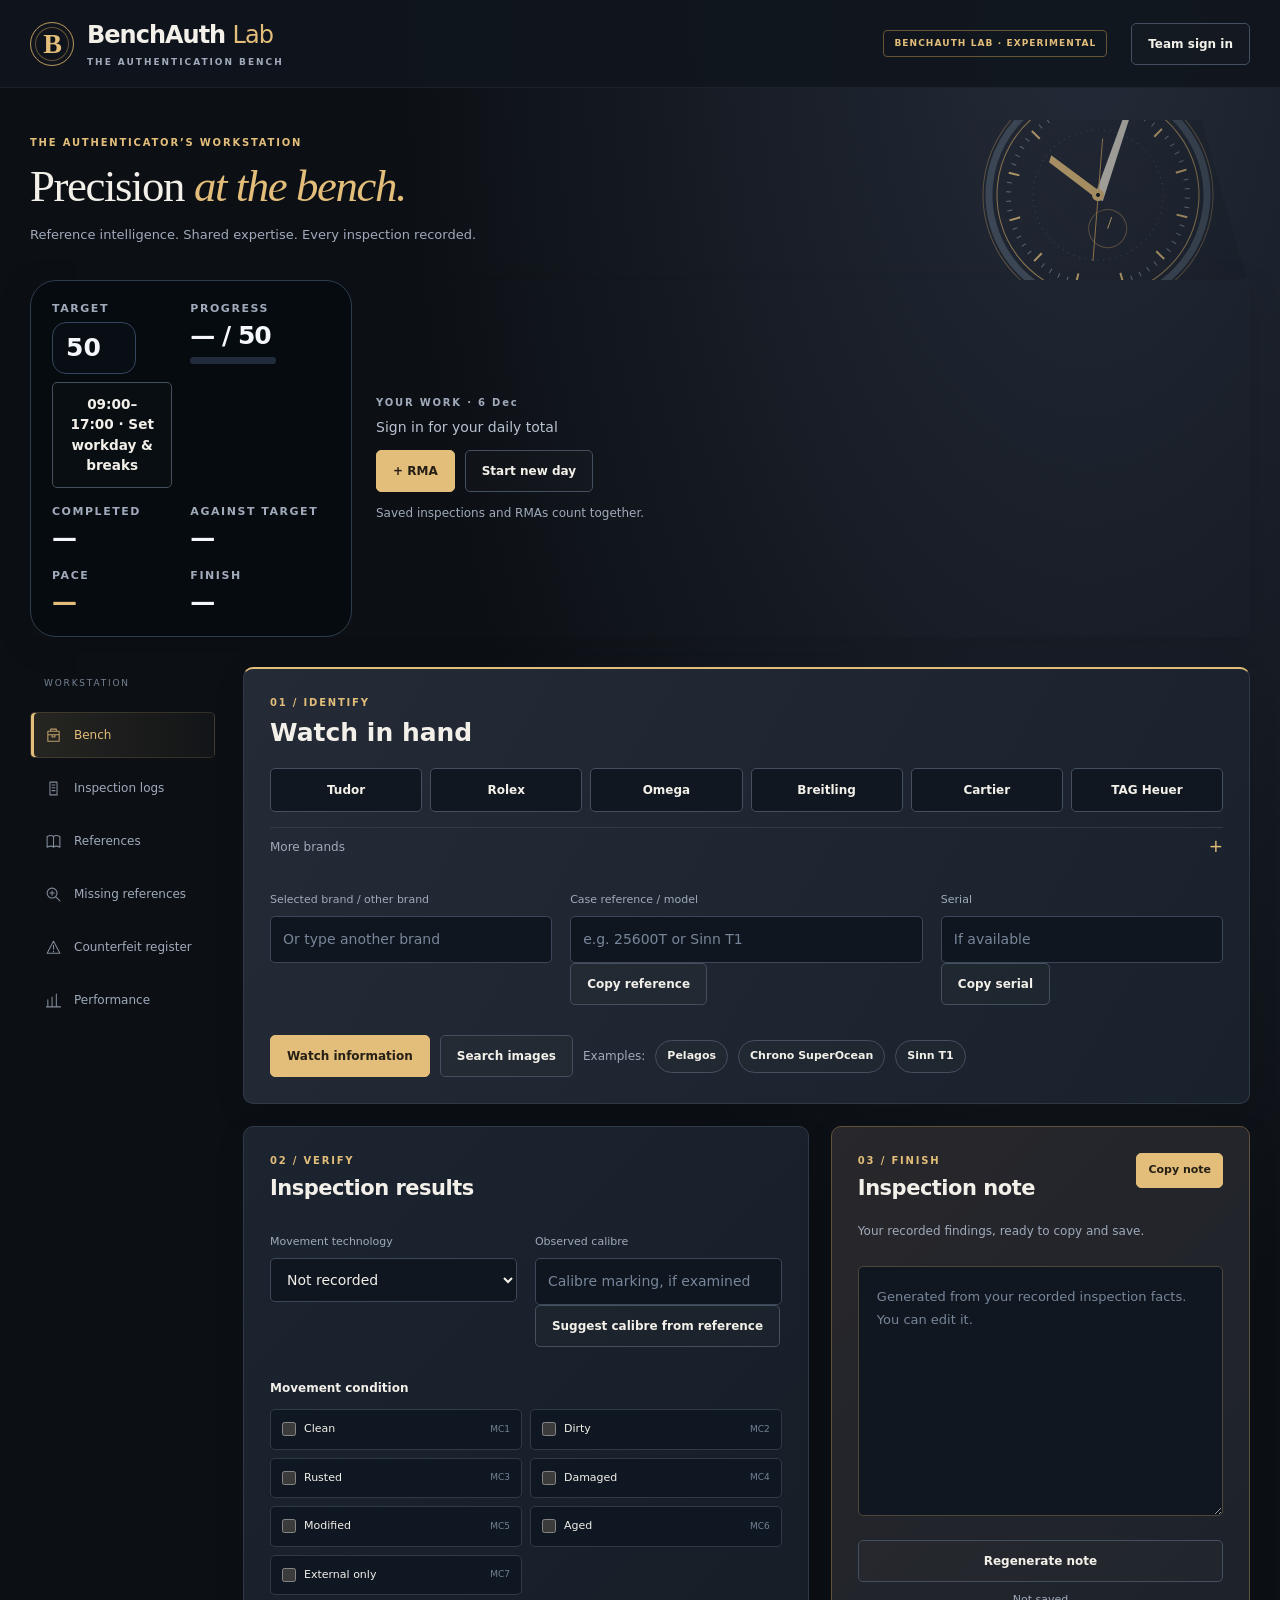
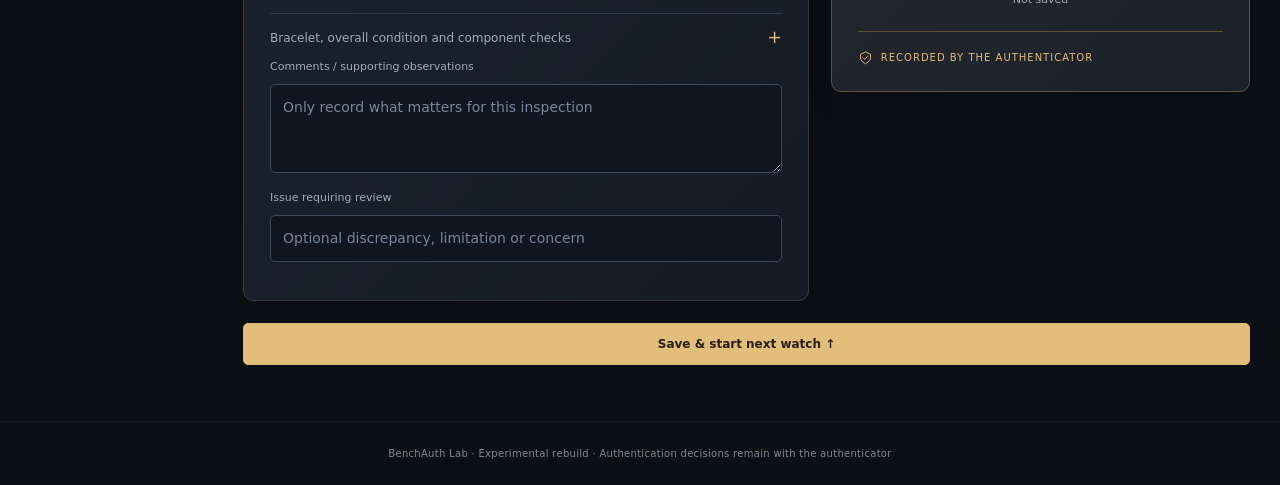
==== index.html @ c3dbc9a7 "Review pending media and Omega name records; revalidate research data" ====
<!doctype html><html lang="en"><head><meta charset="utf-8"><meta name="viewport" content="width=device-width,initial-scale=1"><meta name="theme-color" content="#101719"><title>BenchAuth Lab</title><link rel="stylesheet" href="styles.css?v=replica01-workday01"></head><body>
<header><a class="brand" href="./"><span class="brand-icon">B</span><span>BenchAuth <b>Lab</b><small>THE AUTHENTICATION BENCH</small></span></a><span class="pill">BENCHAUTH LAB · EXPERIMENTAL</span><button id="accountButton" class="secondary">Team sign in</button></header>
<main><section class="intro"><div><span class="eyebrow">THE AUTHENTICATOR’S WORKSTATION</span><h1>Precision <em>at the bench.</em></h1><p>Reference intelligence. Shared expertise. Every inspection recorded.</p></div><div class="intro-art" aria-hidden="true"><svg viewBox="0 0 240 240" fill="none" xmlns="http://www.w3.org/2000/svg"><circle cx="120" cy="120" r="115" stroke="#726149"/><circle cx="120" cy="120" r="109" stroke="#465261" stroke-width="7"/><circle cx="120" cy="120" r="101" stroke="#b3935c"/><line x1="120" y1="28" x2="120" y2="39" transform="rotate(0 120 120)" stroke="#e3bd7a" stroke-width="2"/><line x1="120" y1="28" x2="120" y2="33" transform="rotate(6 120 120)" stroke="#728093" stroke-width="1"/><line x1="120" y1="28" x2="120" y2="33" transform="rotate(12 120 120)" stroke="#728093" stroke-width="1"/><line x1="120" y1="28" x2="120" y2="33" transform="rotate(18 120 120)" stroke="#728093" stroke-width="1"/><line x1="120" y1="28" x2="120" y2="33" transform="rotate(24 120 120)" stroke="#728093" stroke-width="1"/><line x1="120" y1="28" x2="120" y2="39" transform="rotate(30 120 120)" stroke="#e3bd7a" stroke-width="2"/><line x1="120" y1="28" x2="120" y2="33" transform="rotate(36 120 120)" stroke="#728093" stroke-width="1"/><line x1="120" y1="28" x2="120" y2="33" transform="rotate(42 120 120)" stroke="#728093" stroke-width="1"/><line x1="120" y1="28" x2="120" y2="33" transform="rotate(48 120 120)" stroke="#728093" stroke-width="1"/><line x1="120" y1="28" x2="120" y2="33" transform="rotate(54 120 120)" stroke="#728093" stroke-width="1"/><line x1="120" y1="28" x2="120" y2="39" transform="rotate(60 120 120)" stroke="#e3bd7a" stroke-width="2"/><line x1="120" y1="28" x2="120" y2="33" transform="rotate(66 120 120)" stroke="#728093" stroke-width="1"/><line x1="120" y1="28" x2="120" y2="33" transform="rotate(72 120 120)" stroke="#728093" stroke-width="1"/><line x1="120" y1="28" x2="120" y2="33" transform="rotate(78 120 120)" stroke="#728093" stroke-width="1"/><line x1="120" y1="28" x2="120" y2="33" transform="rotate(84 120 120)" stroke="#728093" stroke-width="1"/><line x1="120" y1="28" x2="120" y2="39" transform="rotate(90 120 120)" stroke="#e3bd7a" stroke-width="2"/><line x1="120" y1="28" x2="120" y2="33" transform="rotate(96 120 120)" stroke="#728093" stroke-width="1"/><line x1="120" y1="28" x2="120" y2="33" transform="rotate(102 120 120)" stroke="#728093" stroke-width="1"/><line x1="120" y1="28" x2="120" y2="33" transform="rotate(108 120 120)" stroke="#728093" stroke-width="1"/><line x1="120" y1="28" x2="120" y2="33" transform="rotate(114 120 120)" stroke="#728093" stroke-width="1"/><line x1="120" y1="28" x2="120" y2="39" transform="rotate(120 120 120)" stroke="#e3bd7a" stroke-width="2"/><line x1="120" y1="28" x2="120" y2="33" transform="rotate(126 120 120)" stroke="#728093" stroke-width="1"/><line x1="120" y1="28" x2="120" y2="33" transform="rotate(132 120 120)" stroke="#728093" stroke-width="1"/><line x1="120" y1="28" x2="120" y2="33" transform="rotate(138 120 120)" stroke="#728093" stroke-width="1"/><line x1="120" y1="28" x2="120" y2="33" transform="rotate(144 120 120)" stroke="#728093" stroke-width="1"/><line x1="120" y1="28" x2="120" y2="39" transform="rotate(150 120 120)" stroke="#e3bd7a" stroke-width="2"/><line x1="120" y1="28" x2="120" y2="33" transform="rotate(156 120 120)" stroke="#728093" stroke-width="1"/><line x1="120" y1="28" x2="120" y2="33" transform="rotate(162 120 120)" stroke="#728093" stroke-width="1"/><line x1="120" y1="28" x2="120" y2="33" transform="rotate(168 120 120)" stroke="#728093" stroke-width="1"/><line x1="120" y1="28" x2="120" y2="33" transform="rotate(174 120 120)" stroke="#728093" stroke-width="1"/><line x1="120" y1="28" x2="120" y2="39" transform="rotate(180 120 120)" stroke="#e3bd7a" stroke-width="2"/><line x1="120" y1="28" x2="120" y2="33" transform="rotate(186 120 120)" stroke="#728093" stroke-width="1"/><line x1="120" y1="28" x2="120" y2="33" transform="rotate(192 120 120)" stroke="#728093" stroke-width="1"/><line x1="120" y1="28" x2="120" y2="33" transform="rotate(198 120 120)" stroke="#728093" stroke-width="1"/><line x1="120" y1="28" x2="120" y2="33" transform="rotate(204 120 120)" stroke="#728093" stroke-width="1"/><line x1="120" y1="28" x2="120" y2="39" transform="rotate(210 120 120)" stroke="#e3bd7a" stroke-width="2"/><line x1="120" y1="28" x2="120" y2="33" transform="rotate(216 120 120)" stroke="#728093" stroke-width="1"/><line x1="120" y1="28" x2="120" y2="33" transform="rotate(222 120 120)" stroke="#728093" stroke-width="1"/><line x1="120" y1="28" x2="120" y2="33" transform="rotate(228 120 120)" stroke="#728093" stroke-width="1"/><line x1="120" y1="28" x2="120" y2="33" transform="rotate(234 120 120)" stroke="#728093" stroke-width="1"/><line x1="120" y1="28" x2="120" y2="39" transform="rotate(240 120 120)" stroke="#e3bd7a" stroke-width="2"/><line x1="120" y1="28" x2="120" y2="33" transform="rotate(246 120 120)" stroke="#728093" stroke-width="1"/><line x1="120" y1="28" x2="120" y2="33" transform="rotate(252 120 120)" stroke="#728093" stroke-width="1"/><line x1="120" y1="28" x2="120" y2="33" transform="rotate(258 120 120)" stroke="#728093" stroke-width="1"/><line x1="120" y1="28" x2="120" y2="33" transform="rotate(264 120 120)" stroke="#728093" stroke-width="1"/><line x1="120" y1="28" x2="120" y2="39" transform="rotate(270 120 120)" stroke="#e3bd7a" stroke-width="2"/><line x1="120" y1="28" x2="120" y2="33" transform="rotate(276 120 120)" stroke="#728093" stroke-width="1"/><line x1="120" y1="28" x2="120" y2="33" transform="rotate(282 120 120)" stroke="#728093" stroke-width="1"/><line x1="120" y1="28" x2="120" y2="33" transform="rotate(288 120 120)" stroke="#728093" stroke-width="1"/><line x1="120" y1="28" x2="120" y2="33" transform="rotate(294 120 120)" stroke="#728093" stroke-width="1"/><line x1="120" y1="28" x2="120" y2="39" transform="rotate(300 120 120)" stroke="#e3bd7a" stroke-width="2"/><line x1="120" y1="28" x2="120" y2="33" transform="rotate(306 120 120)" stroke="#728093" stroke-width="1"/><line x1="120" y1="28" x2="120" y2="33" transform="rotate(312 120 120)" stroke="#728093" stroke-width="1"/><line x1="120" y1="28" x2="120" y2="33" transform="rotate(318 120 120)" stroke="#728093" stroke-width="1"/><line x1="120" y1="28" x2="120" y2="33" transform="rotate(324 120 120)" stroke="#728093" stroke-width="1"/><line x1="120" y1="28" x2="120" y2="39" transform="rotate(330 120 120)" stroke="#e3bd7a" stroke-width="2"/><line x1="120" y1="28" x2="120" y2="33" transform="rotate(336 120 120)" stroke="#728093" stroke-width="1"/><line x1="120" y1="28" x2="120" y2="33" transform="rotate(342 120 120)" stroke="#728093" stroke-width="1"/><line x1="120" y1="28" x2="120" y2="33" transform="rotate(348 120 120)" stroke="#728093" stroke-width="1"/><line x1="120" y1="28" x2="120" y2="33" transform="rotate(354 120 120)" stroke="#728093" stroke-width="1"/><circle cx="120" cy="120" r="65" stroke="#465261" stroke-dasharray="1 5"/><circle cx="120" cy="155" r="19" stroke="#756348"/><path d="M120 155L127 145" stroke="#e3bd7a"/><path d="M120 126L82 75L86 69L125 120Z" fill="#e3bd7a"/><path d="M115 122L169 48L174 51L123 127Z" fill="#dfd9cb"/><path d="M97 182L140 67" stroke="#c09559"/><circle cx="120" cy="120" r="6" fill="#e3bd7a"/><circle cx="120" cy="120" r="2" fill="#101720"/></svg></div></section><section class="performance" aria-label="Daily work progress"><div class="daily-card"><div class="daily-grid"><div><span class="daily-label">Target</span><button id="targetButton" class="target-value" title="Change daily target">50</button><button id="workdayButton" type="button" class="secondary">Set workday &amp; breaks</button></div><div><span class="daily-label">Progress</span><strong id="progressTitle">— / 50</strong><progress id="progress" max="100" value="0"></progress></div><div><span class="daily-label">Completed</span><strong id="completedCount">—</strong></div><div><span class="daily-label">Against target</span><strong id="againstTarget">—</strong></div><div><span class="daily-label">Pace</span><strong id="pace">—</strong></div><div><span class="daily-label">Finish</span><strong id="finishEstimate">—</strong></div></div></div><div class="daily-controls"><span class="eyebrow" id="workDayLabel">YOUR WORK TODAY</span><span id="progressMeta">Sign in for your daily total</span><div class="actions"><button id="addRma">+ RMA</button><button id="startNewDay" class="secondary">Start new day</button></div><small class="muted">Saved inspections and RMAs count together.</small></div></section>
<div class="app-layout"><nav aria-label="Workstation"><select id="workspaceSelect" aria-label="Workstation section"><option value="bench">Bench</option><option value="inspections">Inspection logs</option><option value="references">Reference intelligence</option><option value="research">Missing references</option><option value="counterfeit">Counterfeit register</option><option value="performance">Daily performance</option></select><button data-tab="bench" class="active"><svg class="nav-icon" viewBox="0 0 24 24" fill="none" stroke="currentColor" stroke-width="1.5" stroke-linecap="round" stroke-linejoin="round" aria-hidden="true"><path d="M4 6h16v14H4z M8 6V3h8v3 M4 11h16 M10 11v3h4v-3"/></svg>Bench</button><button data-tab="inspections"><svg class="nav-icon" viewBox="0 0 24 24" fill="none" stroke="currentColor" stroke-width="1.5" stroke-linecap="round" stroke-linejoin="round" aria-hidden="true"><path d="M7 3h10v18H7z M10 7h4 M10 11h4 M10 15h4"/></svg>Inspection logs</button><button data-tab="references"><svg class="nav-icon" viewBox="0 0 24 24" fill="none" stroke="currentColor" stroke-width="1.5" stroke-linecap="round" stroke-linejoin="round" aria-hidden="true"><path d="M3 5c4-2 7-2 9 0 2-2 5-2 9 0v15c-4-2-7-2-9 0-2-2-5-2-9 0z M12 5v15"/></svg>References</button><button data-tab="research"><svg class="nav-icon" viewBox="0 0 24 24" fill="none" stroke="currentColor" stroke-width="1.5" stroke-linecap="round" stroke-linejoin="round" aria-hidden="true"><path d="M10 3a7 7 0 1 0 0 14 7 7 0 0 0 0-14 M15 15l6 6 M10 7v6 M7 10h6"/></svg>Missing references</button><button data-tab="counterfeit"><svg class="nav-icon" viewBox="0 0 24 24" fill="none" stroke="currentColor" stroke-width="1.5" stroke-linecap="round" stroke-linejoin="round" aria-hidden="true"><path d="M12 3l9 17H3z M12 9v5 M12 17v1"/></svg>Counterfeit register</button><button data-tab="performance"><svg class="nav-icon" viewBox="0 0 24 24" fill="none" stroke="currentColor" stroke-width="1.5" stroke-linecap="round" stroke-linejoin="round" aria-hidden="true"><path d="M4 20V11 M10 20V7 M16 20V3 M2 21h20"/></svg>Performance</button></nav><div class="workspace"><p id="status" role="status" aria-live="polite"></p>
<section id="bench" class="tab"><section id="identifyPanel" class="panel"><div class="heading"><div><span class="eyebrow">01 / IDENTIFY</span><h1>Watch in hand</h1></div></div><div class="brand-picker" role="group" aria-label="Choose watch brand"><button type="button" data-brand-choice="Tudor" aria-pressed="false">Tudor</button><button type="button" data-brand-choice="Rolex" aria-pressed="false">Rolex</button><button type="button" data-brand-choice="Omega" aria-pressed="false">Omega</button><button type="button" data-brand-choice="Breitling" aria-pressed="false">Breitling</button><button type="button" data-brand-choice="Cartier" aria-pressed="false">Cartier</button><button type="button" data-brand-choice="TAG Heuer" aria-pressed="false">TAG Heuer</button></div><details id="moreBrands"><summary>More brands</summary><div id="otherBrandButtons" class="brand-picker"></div></details><div class="fields three"><label>Selected brand / other brand<input id="brand" placeholder="Or type another brand" autocomplete="off"></label><label>Case reference / model<input id="reference" placeholder="e.g. 25600T or Sinn T1" autocomplete="off"><button id="copyReference" type="button" class="secondary">Copy reference</button></label><label>Serial<input id="serial" placeholder="If available" autocomplete="off"><button id="copySerial" type="button" class="secondary">Copy serial</button></label></div><div id="rolexClasp" class="clasp-highlight" hidden></div><div id="brandCare" class="notice" hidden><strong id="brandCareTitle"></strong><div class="actions"><a id="brandCareLink" target="_blank" rel="noopener noreferrer">Open care page ↗</a><button id="copySerialCare" type="button" class="secondary">Copy serial &amp; open ↗</button></div><p id="brandCareStatus" role="status" class="muted">Paste the serial into the care page. Automatic entry is not supported.</p></div><div class="actions"><button id="lookup" aria-expanded="false" aria-controls="intelligenceContent">Watch information</button><button id="searchImages" type="button" class="secondary" aria-haspopup="dialog">Search images</button><span class="muted">Examples:</span><button class="chip sample" data-brand="Tudor" data-ref="25600T">Pelagos</button><button class="chip sample" data-brand="Breitling" data-ref="A13340">Chrono SuperOcean</button><button class="chip sample" data-brand="Sinn" data-ref="T1">Sinn T1</button></div></section>
<div id="replicaFlags" class="notice stop" role="alert" hidden></div><section id="watchInfo" hidden><div id="safety" class="notice"></div><div id="intelligenceContent"><section class="panel"><div class="heading"><div><span id="mapping" class="eyebrow"></span><h2 id="model"></h2></div><span id="sourceBadge" class="pill"></span></div><div id="facts" class="facts"></div><div id="mappingNotes" class="muted"></div><details><summary>Reference detail and sources</summary><div id="provenance"></div></details><details><summary>Serial guidance</summary><label id="omegaSeriesField" hidden>Omega serial chart<select id="omegaSeries"><option value="auto">Automatic — based on model</option><option value="standard">Standard Omega</option><option value="speedmaster">Speedmaster</option></select></label><div id="serialGuidance"></div></details><section id="images" class="reference-photos" aria-labelledby="photographsHeading"><div class="heading"><h2 id="photographsHeading">Reference photographs</h2><span class="pill">SOURCE CHECKED</span></div><p class="muted">Compare labelled variants and source details. Unverified or unsupported categories stay empty.</p><div id="visuals"></div></section></section><div id="alerts"></div><section class="panel"><div class="heading"><h2>Team knowledge</h2><span class="pill">OBSERVATIONS · UNVERIFIED</span></div><div id="teamNotes"></div><label>Add useful information<textarea id="teamNote" rows="2" placeholder="One useful sentence for the next authenticator"></textarea></label><div class="actions"><button id="saveTeamNote" class="secondary">Save for team</button><button id="queueReference" class="secondary">Send to research queue</button><button id="registerCounterfeit" class="danger secondary">Record counterfeit concern</button></div></section></div></section>
<section id="inspectionPanel" class="panel"><div class="heading"><div><span class="eyebrow">02 / VERIFY</span><h2>Inspection results</h2></div></div><div class="fields two"><label>Movement technology<select id="movementType"><option value="">Not recorded</option></select></label><label>Observed calibre<input id="calibre" placeholder="Calibre marking, if examined" list="calibreOptions"><datalist id="calibreOptions"></datalist><button id="suggestCalibre" type="button" class="secondary">Suggest calibre from reference</button></label></div><div id="calibreChoices" class="notice" hidden></div><div id="technologyReminder" class="notice" role="status" hidden></div><div id="movementCheck" hidden class="notice"></div><div id="batteryField" hidden><label>Battery changed<select id="battery"><option value="">Not recorded</option><option>Yes</option><option>No</option></select></label></div><h3>Movement condition</h3><div id="conditions" class="conditions"></div><details><summary>Bracelet, overall condition and component checks</summary><div class="fields two"><div id="claspHome"><label id="claspField"><span id="claspLabel">Clasp / bracelet reference</span><input id="clasp" placeholder="Optional" aria-describedby="claspHelp"><small id="claspHelp" class="muted"></small></label></div><label>Overall condition<input id="overall" placeholder="Optional"></label></div><div id="componentChecks" class="component-checks"></div></details><label>Comments / supporting observations<textarea id="comments" rows="3" placeholder="Only record what matters for this inspection"></textarea></label><label>Issue requiring review<input id="issue" placeholder="Optional discrepancy, limitation or concern"></label></section>
<section id="finishPanel" class="panel"><div class="heading"><div><span class="eyebrow">03 / FINISH</span><h2>Inspection note</h2></div><button id="copyNote">Copy note</button></div><p class="panel-caption">Your recorded findings, ready to copy and save.</p><textarea id="note" rows="6" placeholder="Generated from your recorded inspection facts. You can edit it."></textarea><div class="actions"><button id="regenerate" class="secondary">Regenerate note</button><span id="saveState" class="muted">Not saved</span></div><div class="finish-seal"><svg viewBox="0 0 24 24" fill="none" stroke="currentColor" stroke-width="1.5" aria-hidden="true"><path d="M12 3l8 4v6c0 5-8 9-8 9s-8-4-8-9V7l8-4z"/><path d="M8 12l3 3 5-6"/></svg> RECORDED BY THE AUTHENTICATOR</div></section><div class="actions next-watch-actions"><button id="complete">Save &amp; start next watch ↑</button></div></section>
<section id="inspections" class="tab" hidden><section class="panel"><div class="heading"><h1>Inspection logs</h1><button data-refresh="inspections" class="secondary">Refresh</button></div><label>Search brand, reference, serial or note<input id="logSearch" type="search"></label><div id="inspectionRows"></div><button id="moreInspections" class="secondary" hidden>Load older inspections</button><button id="exportLogs" class="secondary">Export loaded logs (CSV)</button></section></section>
<section id="references" class="tab" hidden><section class="panel"><h1>Reference intelligence</h1><p class="muted">Existing WatchAuthPro research, with its original scope and sources. Imported research has not been independently reverified by BenchAuth Lab.</p><label>Search model, brand, reference or calibre<input id="referenceSearch" type="search"></label><div id="referenceRows"></div></section></section>
<section id="research" class="tab" hidden><section class="panel"><div class="heading"><h1>Missing-reference queue</h1><button data-refresh="research" class="secondary">Refresh</button></div><p class="muted">One shared request per brand and reference. Resolved requests stay in history.</p><div class="heading"><p id="researchSummary" class="muted" aria-live="polite"></p><label><input id="showResolvedResearch" type="checkbox"> Show resolved</label></div><div class="actions"><button id="exportResearch" type="button" class="secondary">Export research queue</button><label><input id="exportResearchDetails" type="checkbox" checked> Include saved inspection details</label></div><p class="muted">Export active requests, then attach the JSON file or copy the export into our chat for research. The file contains team information; exporting does not mark requests resolved.</p><p id="exportResearchStatus" role="status" aria-live="polite"></p><div id="researchRows"></div></section></section>
<section id="counterfeit" class="tab" hidden><section class="panel"><div class="heading"><h1>Counterfeit register</h1><button data-refresh="counterfeit" class="secondary">Refresh</button></div><p class="muted">Replica / user reported. Team-only reports and photos stay separate from genuine reference photographs. Reports and photos have separate review status. A matching reference or serial is a reason to investigate. To create a report, look up the watch on the Bench and choose Record counterfeit concern.</p><label>Search reference, serial or indicator<input id="counterfeitSearch" type="search"></label><div id="counterfeitRows"></div></section></section>
<section id="performance" class="tab" hidden><section class="panel"><h1>Daily performance</h1><div id="performanceDetail"></div><p class="muted">Your total comes from saved work records. Days reset at midnight in London. Pace uses 09:00–17:00, breaks 10:00–10:15 and 14:00–14:15, lunch 12:30–13:00.</p><div class="actions"><button id="correction" class="secondary">Correct today's count</button><button id="performanceRefresh" class="secondary">Refresh</button></div><h3>Today's recorded work</h3><div id="todayRows"></div></section></section></div></div></main>
<footer>BenchAuth Lab · Experimental rebuild · Authentication decisions remain with the authenticator</footer>
<dialog id="workdayDialog" aria-labelledby="workdayTitle"><form id="workdayForm"><div class="heading"><h2 id="workdayTitle">Your workday</h2><button id="workdayClose" type="button" class="secondary">Close</button></div><label>Total goal<input id="workdayGoal" type="number" min="1" max="500" step="1" required></label><div class="fields"><label>Start<input id="workdayStart" type="time" required></label><label>Finish<input id="workdayEnd" type="time" required></label></div><h3>Breaks</h3><p class="muted">Breaks are excluded from pace and finish estimates.</p><div id="workdayBreaks"></div><button id="workdayAddBreak" type="button" class="secondary">Add break</button><p id="workdayStatus" role="status"></p><div class="actions"><button type="submit">Save workday</button></div><p class="muted">Workday times and breaks are saved for your account in this browser. Your goal updates today's shared target.</p></form></dialog><dialog id="dayResetDialog" aria-labelledby="dayResetTitle"><h2 id="dayResetTitle">Start new day</h2><p id="dayResetDescription"></p><p class="muted">Your target stays the same. Saved inspections and RMA history remain available. Unsaved watch details stay on the bench.</p><div class="actions"><button id="dayResetCancel" type="button" class="secondary">Cancel</button><button id="dayResetConfirm" type="button">Reset count &amp; start</button></div><p id="dayResetStatus" role="status"></p></dialog><dialog id="claspReminder" aria-labelledby="claspReminderTitle" aria-describedby="claspReminderText"><span class="eyebrow">Rolex check</span><h3 id="claspReminderTitle">No clasp code entered</h3><p id="claspReminderText"></p><div class="actions"><button type="button" id="claspContinue" class="secondary">Copy anyway</button><button type="button" id="claspEnter">Enter clasp code</button></div></dialog><dialog id="accountDialog"><form id="authForm"><div class="heading"><h2>Team access</h2><button type="button" id="closeAccount" class="secondary">Close</button></div><p id="accountState">Sign in to share knowledge and save inspections.</p><div id="authFields"><label>Email<input id="email" type="email" required autocomplete="username"></label><label>Password<input id="password" type="password" required minlength="8" autocomplete="current-password"></label><div class="actions"><button type="submit">Sign in</button><button type="button" id="signup" class="secondary">Create account</button></div><details><summary>Confirm an account from your email</summary><p class="muted">If the email link redirects to localhost, copy its confirmation button link here instead.</p><label>Confirmation link<input id="confirmLink" type="url" autocomplete="off"></label><button type="button" id="confirmAccount">Confirm account</button></details></div><div id="signedInFields" hidden><button type="button" id="signout" class="secondary">Sign out</button><section id="adminFields" hidden><h3>Add a team member</h3><label>Colleague's account email<input id="memberEmail" type="email"></label><button type="button" id="addMember" class="secondary">Allow team access</button><p class="muted">They can then create their own account here. No invitation email is sent.</p></section></div><p id="authStatus" role="status"></p></form></dialog>
<dialog id="entryDialog"><form id="entryForm"><h2 id="entryTitle"></h2><p id="entryHelp"></p><label id="entryLabel">Details<textarea id="entryValue" rows="4" required maxlength="6000"></textarea></label><label id="entryEvidenceLabel" hidden>Evidence/source URL (optional)<input id="entryEvidence" type="url"></label><div class="actions"><button type="submit">Save</button><button type="button" id="entryCancel" class="secondary">Cancel</button></div><p id="entryStatus" role="status"></p></form></dialog>
<dialog id="reviewDialog"><form id="reviewForm"><h2>Save reviewed reference intelligence</h2><p class="muted">Only record the fields supported by your sources. This creates an exact reference mapping; variant and family research needs its full identifier.</p><div class="fields two"><label>Brand<input id="reviewBrand" required></label><label>Exact reference<input id="reviewRef" required></label></div><label>Model / family<input id="reviewModel" required></label><label>Supported movement calibres (comma-separated)<input id="reviewCalibres"></label><label>Production period, if supported<input id="reviewPeriod"></label><label>Bench notes<textarea id="reviewNotes" rows="3"></textarea></label><label>Evidence / source description<input id="reviewSource" required></label><label>Source URL<input id="reviewUrl" type="url" required></label><div class="actions"><button type="submit">Save reviewed mapping</button><button type="button" id="reviewCancel" class="secondary">Cancel</button></div><p id="reviewStatus" role="status"></p></form></dialog>
<dialog id="rmaDialog"><h2>RMA / return note</h2><p class="muted">Record inspection findings. If ticking, movement function is OK; no timekeeping assessment.</p><div id="rmaQuick" class="brand-picker"></div><label>Add your own finding<input id="rmaCustom"></label><button id="rmaAdd" class="secondary">Add finding</button><label>Return note<textarea id="rmaNote" rows="7"></textarea></label><div class="actions"><button id="rmaCopy">Copy RMA note</button><button id="rmaSave">Save RMA &amp; count once</button><button id="rmaClose" class="secondary">Close</button></div><p id="rmaStatus" role="status"></p></dialog>
<script type="module" src="bench.js?v=research-media-20261020"></script></body></html>
---- styles.css ----
:root{color-scheme:dark;--bg:#0c1015;--panel:#171e27;--line:#303a47;--muted:#a0aaba;--ink:#f3f0e9;--accent:#e3bd7a;--amber:#f0c780;--red:#ffada7;--green:#91cfb6;font-family:Inter,Segoe UI,system-ui,sans-serif}*{box-sizing:border-box}body{margin:0;color:var(--ink);background:radial-gradient(ellipse at 85% 0,#242b38 0,transparent 45%),var(--bg);font-size:14px;line-height:1.5}button,input,select,textarea{font:inherit}button,a,input,select,textarea,summary{-webkit-tap-highlight-color:transparent}header{height:88px;display:flex;gap:24px;align-items:center;justify-content:space-between;padding:0 max(30px,calc((100vw - 1440px)/2));border-bottom:1px solid #ffffff0e;background:#10151de8}.brand{display:flex;gap:13px;align-items:center;text-decoration:none;color:var(--ink);font-size:24px;font-weight:700;letter-spacing:-1px;white-space:nowrap}.brand b{font-weight:400;color:var(--accent)}.brand small{display:block;font-size:9px;letter-spacing:.22em;color:var(--muted);margin-top:3px}.brand-icon{display:grid;place-items:center;border:1px solid #b4945c;width:44px;height:44px;color:var(--accent);border-radius:50%;font-family:Georgia,serif;font-size:28px;box-shadow:inset 0 0 0 4px #10151d,inset 0 0 0 5px #655336}.pill{display:inline-block;font-size:9px;font-weight:700;letter-spacing:.12em;border:1px solid var(--line);padding:6px 10px;border-radius:4px;color:var(--muted)}header>.pill{margin-left:auto;border-color:#675535;color:var(--accent)}main{max-width:1440px;margin:0 auto;padding:32px 30px}.intro{display:flex;position:relative;align-items:center;justify-content:space-between;overflow:hidden;padding:10px 0 30px;min-height:160px}.intro .eyebrow{margin-bottom:12px}.intro h1{font:400 clamp(32px,3.5vw,48px)/1.1 Georgia,serif;letter-spacing:-1.4px}.intro h1 em{color:var(--accent);font-weight:400}.intro p{color:var(--muted);margin:14px 0 0;font-size:13px}.intro-art{position:absolute;width:240px;height:240px;right:32px;top:-45px;opacity:.75;transform:rotate(-16deg);pointer-events:none}.intro-art svg{width:100%;height:100%}.intro-art::after{content:'';position:absolute;inset:0;background:linear-gradient(90deg,transparent,#0c101530)}.performance{display:flex;align-items:center;gap:24px;padding:21px 26px;border:1px solid #4c4233;background:linear-gradient(110deg,#242327,#181e27 65%);border-radius:10px;box-shadow:0 8px 30px #0002}.performance>div:first-child{min-width:270px}.performance strong{display:block;font-size:27px;font-weight:600;letter-spacing:-1px}.performance span{font-size:11px;color:var(--muted)}.eyebrow{display:block;font-size:10px;font-weight:700;color:var(--accent);letter-spacing:.18em;margin-bottom:7px}.progress-track{flex:1;min-width:120px}progress{display:block;width:100%;height:6px;appearance:none;border:none;border-radius:20px;background:#3b3c43;margin-bottom:9px}progress::-webkit-progress-bar{border-radius:20px;background:#3b3c43}progress::-webkit-progress-value{background:linear-gradient(90deg,#af8952,var(--accent));border-radius:20px}progress::-moz-progress-bar{background:var(--accent);border-radius:20px}#pace{color:var(--accent)}.app-layout{display:grid;grid-template-columns:185px minmax(0,1fr);gap:28px;margin-top:30px}.workspace{min-width:0}nav{display:flex;flex-direction:column;gap:7px;align-self:start;position:sticky;top:24px;padding:10px 0}nav::before{content:'WORKSTATION';font-size:9px;letter-spacing:.2em;color:#758193;padding:0 14px 15px}nav button{text-align:left;display:flex;align-items:center;gap:12px;font-size:12px;padding:13px 14px;background:transparent;color:var(--muted);border:1px solid transparent;font-weight:500}nav button .nav-icon{width:17px;height:17px;flex-shrink:0;opacity:.8}nav button.active{background:linear-gradient(90deg,#e3bd7a20,#e3bd7a08);color:var(--accent);border-color:#e3bd7a25;box-shadow:inset 3px 0 var(--accent)}nav button:hover{background:#ffffff06;color:var(--ink)}#bench{display:grid;grid-template-columns:minmax(0,1.35fr) minmax(300px,1fr);gap:22px;align-items:start}#identifyPanel,#watchInfo{grid-column:1/-1}.panel{padding:26px;border:1px solid var(--line);background:linear-gradient(135deg,#1c2430,#151c25);border-radius:10px;margin:0 0 22px;box-shadow:0 9px 28px #0002}#bench>.panel{margin:0}#identifyPanel{border-top:2px solid var(--accent);background:linear-gradient(120deg,#242b36,#19212c)}#finishPanel{position:sticky;top:24px;border-color:#60513b;background:linear-gradient(135deg,#28272b,#1c222b)}#finishPanel .heading{align-items:flex-start}#finishPanel .heading button{padding:8px 11px;font-size:11px}#finishPanel .actions{display:grid;grid-template-columns:1fr}#finishPanel #complete{padding:15px;font-size:13px}#finishPanel #note{min-height:250px;font-size:13px;line-height:1.8;background:#101720;border-color:#4e4639;padding:18px}#saveState{font-size:11px;text-align:center}.heading{display:flex;align-items:center;justify-content:space-between;gap:18px;margin-bottom:20px}h1,h2,h3{line-height:1.25;margin:0}h1{font-size:25px}h2{font-size:21px;font-weight:600;letter-spacing:-.5px}h3{font-size:12px;font-weight:600;margin:22px 0 13px;color:var(--ink)}button{font-weight:600;font-size:12px;background:var(--accent);border:1px solid var(--accent);border-radius:5px;color:#251f15;cursor:pointer;padding:11px 16px;transition:background .16s,transform .16s,box-shadow .16s}button:hover{background:#efd29e;box-shadow:0 3px 12px #0002}button:active{transform:translateY(1px)}button:disabled{opacity:.5;cursor:default;transform:none}.secondary,.chip{background:#ffffff03;color:var(--ink);border-color:#44505f}.secondary:hover,.chip:hover{background:#ffffff09;border-color:#8a795d}.chip{padding:7px 11px;font-size:11px;border-radius:30px}.danger{color:var(--red);border-color:#76514d}.actions{display:flex;align-items:center;gap:10px;flex-wrap:wrap;margin-top:18px}.fields{display:grid;gap:18px}.three{grid-template-columns:1fr 1.25fr 1fr}.two{grid-template-columns:repeat(2,minmax(0,1fr))}label{display:block;font-size:11px;font-weight:500;color:var(--muted);margin:12px 0}input,select,textarea{font-weight:400;font-size:14px;color:var(--ink);background:#0f1620;border:1px solid #3c4859;border-radius:5px;width:100%;min-width:0;padding:12px;margin-top:8px;transition:border-color .16s,box-shadow .16s}input::placeholder,textarea::placeholder{color:#788699}textarea{resize:vertical}input:hover,select:hover,textarea:hover{border-color:#6a7481}input:focus,textarea:focus,select:focus{outline:0;border-color:var(--accent);box-shadow:0 0 0 3px #e3bd7a18}button:focus-visible,summary:focus-visible,a:focus-visible{outline:2px solid var(--accent);outline-offset:4px}.compact{width:150px;margin:0;font-size:10px}.compact select{font-size:11px;padding:9px}.muted{color:var(--muted);font-size:12px}.facts{display:grid;grid-template-columns:repeat(3,minmax(0,1fr));gap:12px}.fact{padding:18px;background:#0f1722;border:1px solid #344050;border-radius:6px;position:relative}.fact::before{content:'';position:absolute;top:18px;left:0;width:2px;height:20px;background:var(--accent)}.fact small{display:block;color:var(--muted);font-size:9px;letter-spacing:.12em;text-transform:uppercase;margin-bottom:9px}.fact strong{display:block;font-size:18px;line-height:1.4;font-weight:500;color:var(--ink)}#mappingNotes{margin-top:18px}#watchInfo>.panel{border-color:#534735}#model{font:400 29px Georgia,serif}#mapping{font-size:9px}.notice{padding:17px 20px;margin:0 0 18px;border:1px solid #696045;border-left:3px solid var(--amber);border-radius:6px;background:#302b22;color:var(--amber);font-size:12px}.notice.stop{border-color:#a36560;border-left-color:#ffada7;background:#392623;color:#ffb5af}.notice.match{border-color:#426258;border-left-color:var(--green);background:#1b2c2a;color:var(--green)}.notice strong{display:block;margin-bottom:6px}#movementCheck{margin-top:16px}.conditions{display:grid;grid-template-columns:repeat(2,minmax(0,1fr));gap:8px}.conditions label{display:flex;align-items:center;gap:8px;margin:0;background:#0f1722;border:1px solid var(--line);border-radius:5px;padding:11px;cursor:pointer;color:var(--ink);font-size:11px}.conditions label small{margin-left:auto;color:#748194;font-size:9px}.conditions label:has(input:checked){border-color:var(--accent);background:#e3bd7a15;box-shadow:inset 2px 0 var(--accent)}.conditions label:has(input:disabled){opacity:.5;cursor:default}.conditions input{width:14px;height:14px;margin:0;accent-color:var(--accent)}details{border-top:1px solid var(--line);padding:15px 0 0;margin-top:18px}summary{cursor:pointer;list-style:none;color:var(--muted);font-size:12px;font-weight:500;display:flex;justify-content:space-between;gap:15px}summary::after{content:'+';color:var(--accent);font-size:17px;line-height:1}summary::-webkit-details-marker{display:none}details[open]>summary{color:var(--accent);margin-bottom:16px}details[open]>summary::after{content:'−'}.visuals{display:grid;grid-template-columns:1fr 1fr;gap:16px}.visuals article{border:1px solid var(--line);border-radius:8px;overflow:hidden;background:#111924;padding-bottom:15px}.visuals article h3,.visuals article p,.visuals article a{margin-left:16px;margin-right:16px}.visuals img{width:100%;height:280px;object-fit:contain;background:#fff}.visuals a{color:var(--accent);font-size:11px}.row{border-bottom:1px solid var(--line);padding:18px 0}.row:last-child{border:0}.row .heading{margin:0 0 7px}.row p{white-space:pre-wrap;font-size:12px;margin:8px 0;color:var(--muted)}.row pre{white-space:pre-wrap;background:#0f1620;padding:16px;border-radius:6px;font:12px/1.7 system-ui}.component-checks{display:grid;grid-template-columns:repeat(2,minmax(0,1fr));gap:12px}#status{color:var(--green);font-size:12px;margin:0 0 18px}#status:empty{display:none}#status.error,#authStatus.error{color:var(--red)}dialog{max-width:560px;width:calc(100% - 32px);padding:30px;background:var(--panel);color:var(--ink);border:1px solid #716044;border-radius:12px;box-shadow:0 30px 100px #0009}dialog::backdrop{background:#05080ddd;backdrop-filter:blur(5px)}footer{padding:24px 30px;border-top:1px solid #ffffff0b;text-align:center;color:#7f8997;font-size:10px;letter-spacing:.03em}a{color:var(--accent)}[hidden]{display:none!important}.metric-grid{display:grid;grid-template-columns:repeat(4,minmax(0,1fr));gap:15px}.metric-grid>div{background:#101720;border:1px solid var(--line);padding:20px;border-radius:6px}.metric-grid strong{display:block;font-size:38px;font-weight:500;color:var(--accent)}.metric-grid span{color:var(--muted);font-size:11px}.reference-title{display:flex;align-items:center;gap:12px}.step-number{font-size:13px;color:var(--accent);border:1px solid #6b593b;width:36px;height:36px;border-radius:50%;display:grid;place-items:center;flex-shrink:0}.panel-caption{color:var(--muted);font-size:12px;margin:0 0 18px}.finish-seal{display:flex;align-items:center;gap:8px;color:var(--accent);font-size:10px;letter-spacing:.1em;border-top:1px solid #615039;padding-top:18px;margin-top:23px}.finish-seal svg{width:15px;height:15px}@media(min-width:1500px){main{padding-top:40px}.intro{min-height:180px}.app-layout{gap:34px}#bench{gap:26px}}@media(max-width:1100px){.app-layout{grid-template-columns:155px minmax(0,1fr);gap:20px}nav button{font-size:11px;padding:12px 9px;gap:8px}#bench{grid-template-columns:1fr}.panel{padding:24px}#finishPanel{position:static}.conditions{grid-template-columns:repeat(4,minmax(0,1fr))}#finishPanel #note{min-height:190px}.intro-art{right:0}}@media(max-width:800px){header{height:76px;padding:0 20px;gap:12px}header>.pill{display:none}main{padding:24px 18px}.intro{min-height:135px;padding-bottom:25px}.intro h1{font-size:35px}.intro p{max-width:320px}.intro-art{width:185px;height:185px;right:-45px;opacity:.35}.intro>div:first-child{position:relative;z-index:1}.performance{flex-wrap:wrap;gap:15px;padding:20px}.performance>div:first-child{min-width:100%}.progress-track{min-width:140px}.app-layout{display:block;margin-top:20px}nav{position:static;flex-direction:row;overflow:auto;gap:5px;padding:0 0 14px;margin-bottom:18px;border-bottom:1px solid var(--line)}nav::before{display:none}nav button{white-space:nowrap;padding:10px 12px;font-size:11px}nav button .nav-icon{width:15px;height:15px}.three,.facts{grid-template-columns:repeat(2,minmax(0,1fr))}.three label:last-child{grid-column:1/-1}.panel{padding:22px}.conditions{grid-template-columns:repeat(3,minmax(0,1fr))}.heading{align-items:flex-start}.metric-grid{grid-template-columns:repeat(2,minmax(0,1fr))}.visuals img{height:210px}}@media(max-width:480px){.brand{font-size:21px}.brand small{font-size:7px}.brand-icon{width:36px;height:36px;font-size:22px}header #accountButton{padding:9px 11px;font-size:10px}.intro h1{font-size:32px}.intro p{font-size:11px;max-width:240px}.intro-art{right:-60px}.three,.two,.facts{grid-template-columns:1fr}.three label:last-child{grid-column:auto}.conditions{grid-template-columns:repeat(2,minmax(0,1fr))}.compact{width:135px}.heading{gap:12px}h2{font-size:19px}.visuals{grid-template-columns:1fr}#model{font-size:24px}#sourceBadge{font-size:8px;max-width:100px}.metric-grid>div{padding:15px}.panel{padding:20px}.performance strong{font-size:25px}.performance{padding:18px}nav button .nav-icon{display:none}}@media(prefers-reduced-motion:reduce){*{transition:none!important;scroll-behavior:auto!important}}

/* Bench-side window: prioritize the current watch over the decorative masthead. */
#workspaceSelect{display:none}
@media(max-width:640px){
 header{height:60px;padding:0 12px;position:sticky;top:0;z-index:20;backdrop-filter:blur(12px)}
 .brand{font-size:20px;gap:9px}.brand-icon{width:32px;height:32px;font-size:21px}.brand small{font-size:6px;letter-spacing:.17em}
 main{padding:12px}.intro{display:none}
 .performance{padding:13px 14px;gap:10px;border-radius:7px;display:grid;grid-template-columns:minmax(0,1fr) auto auto}
 .performance>div:first-child{min-width:0;grid-column:1/-1}.performance strong{font-size:21px;letter-spacing:-.5px}
 .performance .eyebrow{font-size:8px;margin-bottom:3px}.performance span{font-size:10px}
 .progress-track{min-width:0}.performance button{padding:8px 10px;font-size:11px}
 .app-layout{margin-top:12px}
 nav{position:sticky;top:60px;z-index:15;background:#0c1015f5;backdrop-filter:blur(10px);padding:8px 0;margin-bottom:12px;overflow:visible;border-bottom:1px solid var(--line)}
 nav button{display:none}#workspaceSelect{display:block;margin:0;padding:10px 12px;font-size:12px;border-color:#776341;background:#1a222d;color:var(--accent);width:100%}
 #bench{gap:14px}.panel{padding:16px;margin-bottom:14px;border-radius:7px}
 .heading{gap:10px;margin-bottom:12px}h1{font-size:22px}h2{font-size:19px}.eyebrow{font-size:8px;margin-bottom:5px}
 #identifyPanel .three{grid-template-columns:1fr}.three label:last-child{grid-column:auto}
 .fields{gap:0}label{margin:8px 0;font-size:11px}input,select,textarea{padding:10px 11px;margin-top:5px;font-size:14px}
 .actions{gap:7px;margin-top:12px}button{padding:10px 12px}.chip{padding:6px 9px;font-size:10px}#identifyPanel .actions>.muted{display:none}
 #lookup{width:100%}#newWatch{font-size:10px;padding:8px 10px}
 .two{grid-template-columns:1fr}.compact{width:130px}.conditions{grid-template-columns:repeat(2,minmax(0,1fr));gap:6px}.conditions label{padding:10px 8px}
 .facts{grid-template-columns:repeat(2,minmax(0,1fr));gap:8px}.fact{padding:12px}.fact::before{top:12px;height:16px}.fact strong{font-size:14px}.fact small{font-size:8px;margin-bottom:6px}
 #model{font-size:23px;overflow-wrap:anywhere}#watchInfo .heading{flex-wrap:wrap}#sourceBadge{max-width:none;font-size:8px}
 .notice{padding:12px 14px;font-size:11px;margin-bottom:12px}#mappingNotes{font-size:11px;margin-top:12px}
 .visuals{grid-template-columns:1fr}.visuals img{height:230px}.row .heading{flex-wrap:wrap}.row strong{overflow-wrap:anywhere}
 .row pre{overflow-wrap:anywhere}.component-checks{gap:8px}summary{font-size:11px}
 #finishPanel #note{min-height:170px;padding:13px;line-height:1.7}.panel-caption{font-size:11px;margin-bottom:12px}.finish-seal{font-size:8px;padding-top:12px;margin-top:16px}
 #finishPanel #complete{padding:12px}.metric-grid{gap:8px}.metric-grid>div{padding:13px}.metric-grid strong{font-size:30px}
 dialog{padding:20px;max-height:calc(100dvh - 32px);overflow:auto}footer{padding:16px 12px;font-size:9px}
}
@media(max-width:340px){.brand small{display:none}.brand{font-size:18px}.brand-icon{width:29px;height:29px}header #accountButton{font-size:9px;padding:8px}.heading{flex-wrap:wrap}.compact{width:100%}.facts{grid-template-columns:1fr}.component-checks{grid-template-columns:1fr}}

.brand-picker{display:grid;grid-template-columns:repeat(6,minmax(0,1fr));gap:8px;margin:4px 0 15px}.brand-picker button{background:#101720;border:1px solid #44505f;color:var(--ink);padding:12px 8px;font-size:12px}.brand-picker button:hover{border-color:var(--accent);background:#e3bd7a10}.brand-picker button[aria-pressed="true"]{background:#e3bd7a22;border-color:var(--accent);color:var(--accent);box-shadow:inset 0 -2px var(--accent)}#moreBrands{margin:0 0 14px;padding:10px 0}.brand-picker button:disabled{cursor:default}#otherBrandButtons{grid-template-columns:repeat(4,minmax(0,1fr));margin-top:14px}@media(max-width:800px){.brand-picker{grid-template-columns:repeat(3,minmax(0,1fr))}#otherBrandButtons{grid-template-columns:repeat(3,minmax(0,1fr))}}@media(max-width:640px){.brand-picker{grid-template-columns:repeat(3,minmax(0,1fr));gap:6px;margin-bottom:10px}.brand-picker button{font-size:11px;padding:11px 5px}#otherBrandButtons{grid-template-columns:repeat(2,minmax(0,1fr))}#moreBrands{margin-bottom:8px;padding:8px 0}}

.next-watch-actions{grid-column:1/-1;justify-content:flex-end;margin:0 0 24px}.next-watch-actions button{width:100%}#brandCare .actions{flex-wrap:wrap}#brandCare p{margin-bottom:0}

#rmaDialog{max-width:640px;width:calc(100% - 24px)}#rmaQuick{grid-template-columns:repeat(2,minmax(0,1fr))}#rmaQuick button{white-space:normal}#rmaQuick button[aria-pressed=true]{border-color:var(--accent);color:var(--accent)}

#replicaFlags{grid-column:1/-1}

/* Rolex identifier field and WatchAuthPro-style missing-code reminder */
#rolexClasp.clasp-highlight{margin:12px 0 18px;padding:14px 18px;background:#b4530914;border:2px solid #d69b36;border-radius:10px}#rolexClasp label{margin:0}#rolexClasp #claspLabel{color:#f6c765;font-weight:800}#rolexClasp input{border-color:#b98230;background:#171c26}#rolexClasp input:focus{outline:2px solid #f6c765;outline-offset:2px}#rolexClasp #claspHelp{display:block;margin-top:8px;color:#e8c586}#claspReminder{max-width:448px;background:#111827;border:1px solid #92400e99;border-radius:16px;padding:24px}#claspReminder .eyebrow{color:#fbbf24;font-size:10px;font-weight:900;letter-spacing:.18em}#claspReminder h3{color:#fff;font-size:16px;margin:8px 0}#claspReminder p{font-size:12px;line-height:1.65;color:#d1d5db}#claspReminder .actions{justify-content:flex-end;gap:12px;margin-top:20px}#claspReminder button{font-size:12px;font-weight:700;text-transform:uppercase;letter-spacing:.06em;border-radius:8px}#claspEnter{background:#d97706;color:white;border-color:#d97706}#claspContinue{background:#1f2937;color:#d1d5db;border-color:#1f2937}

/* Compact daily card matching the supplied workstation example. */
.performance{display:flex;align-items:center;gap:24px;padding:0;background:none;border:0;border-radius:0;flex-wrap:wrap}.daily-card{width:322px;max-width:100%;background:#060b10;border:1px solid #2d3c4c;border-radius:26px;padding:20px 21px;flex-shrink:0}.daily-grid{display:grid;grid-template-columns: minmax(0,1fr) minmax(0,1.16fr);column-gap:18px;row-gap:16px}.daily-label{display:block;color:#7b8da6;font-size:13px;font-weight:850;letter-spacing:.14em;text-transform:uppercase;margin-bottom:4px;white-space:nowrap}.daily-grid strong{display:block;font-size:25px;font-weight:900;line-height:1.1;color:#f5f7fc;font-variant-numeric:tabular-nums}.daily-grid .behind{color:#ff969f}.performance #targetButton{width:84px;padding:9px 13px;background:#090e15;color:#f5f7fc;border:1px solid #34465d;border-radius:14px;font-size:25px;font-weight:900;text-align:left;line-height:1.3;margin:0}.daily-card progress{display:block;width:86px;height:7px;margin:8px 0 0;border:0;border-radius:8px;background:#202c3b;overflow:hidden}.daily-card progress::-webkit-progress-bar{background:#202c3b;border-radius:8px}.daily-card progress::-webkit-progress-value{background:#4087ff;border-radius:8px}.daily-card progress::-moz-progress-bar{background:#4087ff;border-radius:8px}.daily-controls{flex:1;min-width:200px}.daily-controls #progressMeta{display:block;font-size:14px;color:#b8c2d1}.daily-controls .actions{margin:12px 0}.daily-controls small{display:block}.daily-controls .eyebrow{font-size:10px}#dayResetStatus{color:#ff969f}@media(max-width:640px){.performance{gap:12px;padding:0}.daily-card{width:100%;max-width:360px;margin:0 auto}.daily-controls{width:100%;text-align:center}.daily-controls .actions{justify-content:center}.daily-grid strong{font-size:25px}.daily-label{font-size:12px}.performance #targetButton{font-size:25px;padding:9px 13px}}@media(max-width:340px){.daily-card{padding:18px 16px}.daily-label{font-size:10px}.daily-grid{column-gap:10px}.daily-grid strong{font-size:22px}}
.performance>.daily-card{min-width:0}
/* Reference photographs are always visible inside expanded Watch information. */
.reference-photos{margin-top:26px;padding-top:22px;border-top:1px solid var(--line)}
#visuals{display:grid;grid-template-columns:repeat(2,minmax(0,1fr));gap:22px;margin-top:22px}
.photo-category{margin:0;min-width:0}.photo-category>.heading{margin-bottom:12px}
.photo-category h3{margin:0;font-size:17px}.photo-category small{color:var(--muted)}
.photo-grid{display:grid;grid-template-columns:repeat(auto-fit,minmax(min(100%,280px),1fr));gap:18px}
.photo-grid figure{margin:0;min-width:0;border:1px solid var(--line);border-radius:8px;overflow:hidden;background:#101720}
.photo-open{display:block;width:100%;padding:0;border:0;border-radius:0;background:#f4f4f4;color:#18212c;cursor:zoom-in}
.photo-open:hover{background:#fff}.photo-open img{display:block;width:100%;height:320px;object-fit:contain}
.photo-open span{display:block;padding:10px;font-size:12px}.photo-grid figcaption{padding:16px;overflow-wrap:anywhere}
.photo-grid figcaption p{font-size:13px;line-height:1.55}.photo-scope{color:var(--accent);font-size:12px}
.photo-gap{padding:16px;border:1px dashed var(--line);border-radius:6px;color:var(--muted);font-size:13px;line-height:1.6}
.photo-dialog{width:min(1200px,96vw);max-width:96vw;padding:24px}.photo-dialog .heading{position:sticky;top:0;background:var(--panel,#101720);z-index:1}
.photo-zoom{max-height:70vh;overflow:auto;background:#f4f4f4}.photo-zoom img{display:block;width:100%;min-width:700px;height:auto}
@media(max-width:480px){.photo-open img{height:280px}.photo-dialog{padding:14px}.photo-category>.heading{flex-wrap:wrap}}
@media(max-width:800px){#visuals{grid-template-columns:1fr}}

.photo-search-dialog{max-height:92vh;overflow:auto}.photo-search-dialog .fields input{min-width:0}.photo-search-dialog form{margin:18px 0}#photoSearchResults{display:grid;grid-template-columns:repeat(2,minmax(0,1fr));gap:22px}#photoSearchStatus{margin:18px 0;color:var(--muted)}#morePhotoSearch{margin-top:20px}@media(max-width:800px){#photoSearchResults{grid-template-columns:1fr}}

#workdayDialog{width:min(640px,calc(100vw - 32px));max-height:90vh;overflow:auto}#workdayBreaks .workday-break{grid-template-columns:1fr 1fr auto;align-items:end;margin-bottom:12px}#workdayButton{font-size:.85rem;margin-top:8px} @media(max-width:600px){#workdayBreaks .workday-break{grid-template-columns:1fr 1fr}#workdayBreaks .workday-break button{grid-column:1/-1}}

.replica-label{display:inline-block;color:#ffcf8a;border:1px solid #a77b42;border-radius:6px;padding:6px 10px;font-weight:700}
.replica-grid{display:grid;grid-template-columns:repeat(auto-fit,minmax(min(100%,220px),1fr));gap:16px;margin:12px 0}
.replica-grid figure{margin:0;padding:10px;background:#111923;border:1px solid #a77b42;border-radius:8px;min-width:0;overflow-wrap:anywhere}
.replica-grid img{width:100%;height:200px;object-fit:contain;display:block}
.replica-photo-open{width:100%;padding:4px;background:#090f16}
.replica-grid figure>.secondary{margin:4px 4px 0 0}
#replicaUploadDialog input[type=file]{max-width:100%}
#replicaPhotoDialog img{max-width:100%;height:auto}

#researchDetailsDialog{width:min(760px,calc(100vw - 32px));max-height:85vh;overflow:auto}#researchDetailsDialog pre,#researchDetailsDialog dd{white-space:pre-wrap;overflow-wrap:anywhere}#researchDetailsDialog dl{margin:1rem 0}#researchDetailsDialog dt{font-weight:700;margin-top:.6rem}#researchDetailsDialog dd{margin-left:0;color:var(--muted,#b9c5d3)}

#researchExportDialog{width:min(800px,calc(100vw - 32px));max-height:85vh;overflow:auto}#researchExportText{width:100%;box-sizing:border-box;white-space:pre;max-height:45vh}
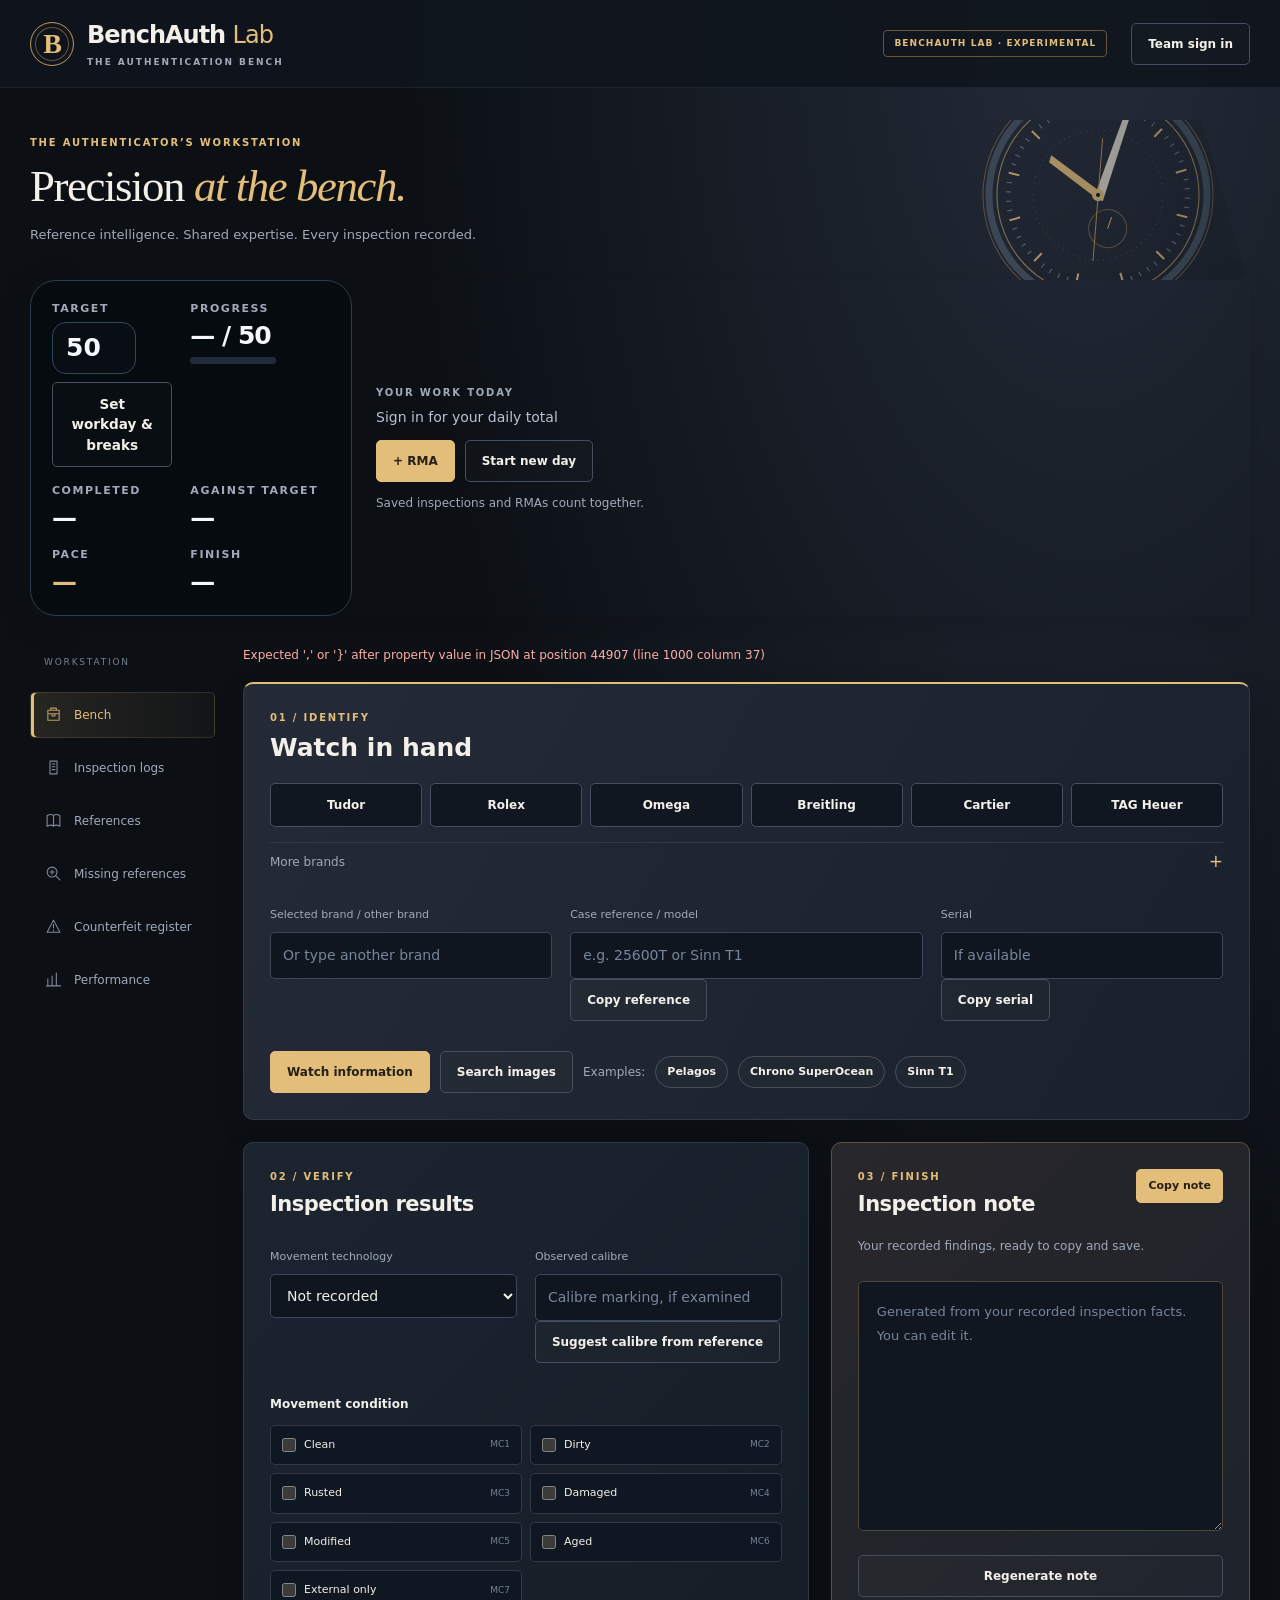
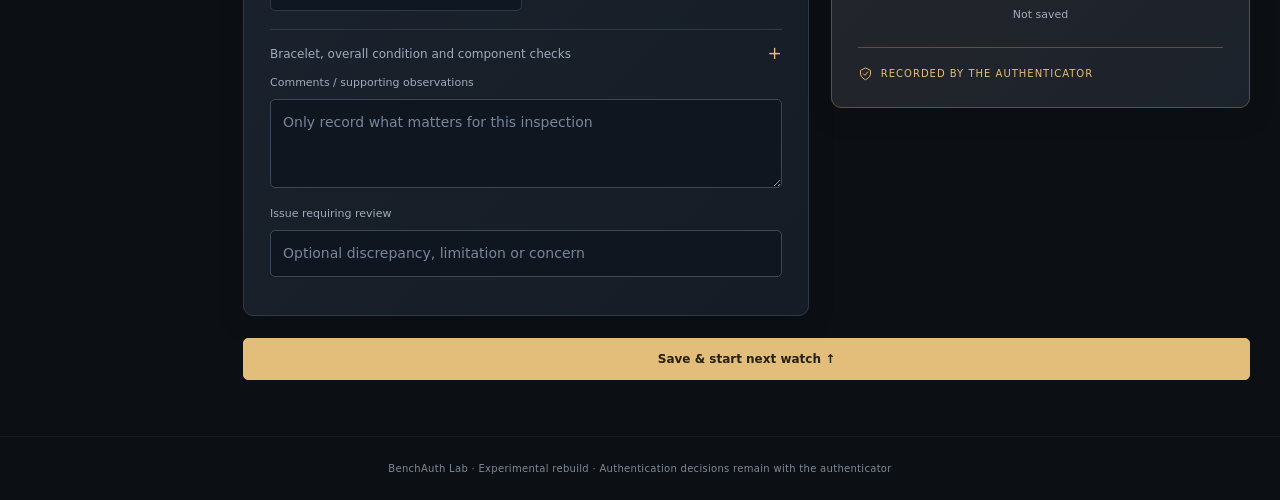
==== commit ff584224: "Show movement technology options without startup fetch" ====
--- a/index.html
+++ b/index.html
@@ -1,19 +1,19 @@
-<!doctype html><html lang="en"><head><meta charset="utf-8"><meta name="viewport" content="width=device-width,initial-scale=1"><meta name="theme-color" content="#101719"><title>BenchAuth Lab</title><link rel="stylesheet" href="styles.css?v=replica01-workday01"></head><body>
-<header><a class="brand" href="./"><span class="brand-icon">B</span><span>BenchAuth <b>Lab</b><small>THE AUTHENTICATION BENCH</small></span></a><span class="pill">BENCHAUTH LAB · EXPERIMENTAL</span><button id="accountButton" class="secondary">Team sign in</button></header>
-<main><section class="intro"><div><span class="eyebrow">THE AUTHENTICATOR’S WORKSTATION</span><h1>Precision <em>at the bench.</em></h1><p>Reference intelligence. Shared expertise. Every inspection recorded.</p></div><div class="intro-art" aria-hidden="true"><svg viewBox="0 0 240 240" fill="none" xmlns="http://www.w3.org/2000/svg"><circle cx="120" cy="120" r="115" stroke="#726149"/><circle cx="120" cy="120" r="109" stroke="#465261" stroke-width="7"/><circle cx="120" cy="120" r="101" stroke="#b3935c"/><line x1="120" y1="28" x2="120" y2="39" transform="rotate(0 120 120)" stroke="#e3bd7a" stroke-width="2"/><line x1="120" y1="28" x2="120" y2="33" transform="rotate(6 120 120)" stroke="#728093" stroke-width="1"/><line x1="120" y1="28" x2="120" y2="33" transform="rotate(12 120 120)" stroke="#728093" stroke-width="1"/><line x1="120" y1="28" x2="120" y2="33" transform="rotate(18 120 120)" stroke="#728093" stroke-width="1"/><line x1="120" y1="28" x2="120" y2="33" transform="rotate(24 120 120)" stroke="#728093" stroke-width="1"/><line x1="120" y1="28" x2="120" y2="39" transform="rotate(30 120 120)" stroke="#e3bd7a" stroke-width="2"/><line x1="120" y1="28" x2="120" y2="33" transform="rotate(36 120 120)" stroke="#728093" stroke-width="1"/><line x1="120" y1="28" x2="120" y2="33" transform="rotate(42 120 120)" stroke="#728093" stroke-width="1"/><line x1="120" y1="28" x2="120" y2="33" transform="rotate(48 120 120)" stroke="#728093" stroke-width="1"/><line x1="120" y1="28" x2="120" y2="33" transform="rotate(54 120 120)" stroke="#728093" stroke-width="1"/><line x1="120" y1="28" x2="120" y2="39" transform="rotate(60 120 120)" stroke="#e3bd7a" stroke-width="2"/><line x1="120" y1="28" x2="120" y2="33" transform="rotate(66 120 120)" stroke="#728093" stroke-width="1"/><line x1="120" y1="28" x2="120" y2="33" transform="rotate(72 120 120)" stroke="#728093" stroke-width="1"/><line x1="120" y1="28" x2="120" y2="33" transform="rotate(78 120 120)" stroke="#728093" stroke-width="1"/><line x1="120" y1="28" x2="120" y2="33" transform="rotate(84 120 120)" stroke="#728093" stroke-width="1"/><line x1="120" y1="28" x2="120" y2="39" transform="rotate(90 120 120)" stroke="#e3bd7a" stroke-width="2"/><line x1="120" y1="28" x2="120" y2="33" transform="rotate(96 120 120)" stroke="#728093" stroke-width="1"/><line x1="120" y1="28" x2="120" y2="33" transform="rotate(102 120 120)" stroke="#728093" stroke-width="1"/><line x1="120" y1="28" x2="120" y2="33" transform="rotate(108 120 120)" stroke="#728093" stroke-width="1"/><line x1="120" y1="28" x2="120" y2="33" transform="rotate(114 120 120)" stroke="#728093" stroke-width="1"/><line x1="120" y1="28" x2="120" y2="39" transform="rotate(120 120 120)" stroke="#e3bd7a" stroke-width="2"/><line x1="120" y1="28" x2="120" y2="33" transform="rotate(126 120 120)" stroke="#728093" stroke-width="1"/><line x1="120" y1="28" x2="120" y2="33" transform="rotate(132 120 120)" stroke="#728093" stroke-width="1"/><line x1="120" y1="28" x2="120" y2="33" transform="rotate(138 120 120)" stroke="#728093" stroke-width="1"/><line x1="120" y1="28" x2="120" y2="33" transform="rotate(144 120 120)" stroke="#728093" stroke-width="1"/><line x1="120" y1="28" x2="120" y2="39" transform="rotate(150 120 120)" stroke="#e3bd7a" stroke-width="2"/><line x1="120" y1="28" x2="120" y2="33" transform="rotate(156 120 120)" stroke="#728093" stroke-width="1"/><line x1="120" y1="28" x2="120" y2="33" transform="rotate(162 120 120)" stroke="#728093" stroke-width="1"/><line x1="120" y1="28" x2="120" y2="33" transform="rotate(168 120 120)" stroke="#728093" stroke-width="1"/><line x1="120" y1="28" x2="120" y2="33" transform="rotate(174 120 120)" stroke="#728093" stroke-width="1"/><line x1="120" y1="28" x2="120" y2="39" transform="rotate(180 120 120)" stroke="#e3bd7a" stroke-width="2"/><line x1="120" y1="28" x2="120" y2="33" transform="rotate(186 120 120)" stroke="#728093" stroke-width="1"/><line x1="120" y1="28" x2="120" y2="33" transform="rotate(192 120 120)" stroke="#728093" stroke-width="1"/><line x1="120" y1="28" x2="120" y2="33" transform="rotate(198 120 120)" stroke="#728093" stroke-width="1"/><line x1="120" y1="28" x2="120" y2="33" transform="rotate(204 120 120)" stroke="#728093" stroke-width="1"/><line x1="120" y1="28" x2="120" y2="39" transform="rotate(210 120 120)" stroke="#e3bd7a" stroke-width="2"/><line x1="120" y1="28" x2="120" y2="33" transform="rotate(216 120 120)" stroke="#728093" stroke-width="1"/><line x1="120" y1="28" x2="120" y2="33" transform="rotate(222 120 120)" stroke="#728093" stroke-width="1"/><line x1="120" y1="28" x2="120" y2="33" transform="rotate(228 120 120)" stroke="#728093" stroke-width="1"/><line x1="120" y1="28" x2="120" y2="33" transform="rotate(234 120 120)" stroke="#728093" stroke-width="1"/><line x1="120" y1="28" x2="120" y2="39" transform="rotate(240 120 120)" stroke="#e3bd7a" stroke-width="2"/><line x1="120" y1="28" x2="120" y2="33" transform="rotate(246 120 120)" stroke="#728093" stroke-width="1"/><line x1="120" y1="28" x2="120" y2="33" transform="rotate(252 120 120)" stroke="#728093" stroke-width="1"/><line x1="120" y1="28" x2="120" y2="33" transform="rotate(258 120 120)" stroke="#728093" stroke-width="1"/><line x1="120" y1="28" x2="120" y2="33" transform="rotate(264 120 120)" stroke="#728093" stroke-width="1"/><line x1="120" y1="28" x2="120" y2="39" transform="rotate(270 120 120)" stroke="#e3bd7a" stroke-width="2"/><line x1="120" y1="28" x2="120" y2="33" transform="rotate(276 120 120)" stroke="#728093" stroke-width="1"/><line x1="120" y1="28" x2="120" y2="33" transform="rotate(282 120 120)" stroke="#728093" stroke-width="1"/><line x1="120" y1="28" x2="120" y2="33" transform="rotate(288 120 120)" stroke="#728093" stroke-width="1"/><line x1="120" y1="28" x2="120" y2="33" transform="rotate(294 120 120)" stroke="#728093" stroke-width="1"/><line x1="120" y1="28" x2="120" y2="39" transform="rotate(300 120 120)" stroke="#e3bd7a" stroke-width="2"/><line x1="120" y1="28" x2="120" y2="33" transform="rotate(306 120 120)" stroke="#728093" stroke-width="1"/><line x1="120" y1="28" x2="120" y2="33" transform="rotate(312 120 120)" stroke="#728093" stroke-width="1"/><line x1="120" y1="28" x2="120" y2="33" transform="rotate(318 120 120)" stroke="#728093" stroke-width="1"/><line x1="120" y1="28" x2="120" y2="33" transform="rotate(324 120 120)" stroke="#728093" stroke-width="1"/><line x1="120" y1="28" x2="120" y2="39" transform="rotate(330 120 120)" stroke="#e3bd7a" stroke-width="2"/><line x1="120" y1="28" x2="120" y2="33" transform="rotate(336 120 120)" stroke="#728093" stroke-width="1"/><line x1="120" y1="28" x2="120" y2="33" transform="rotate(342 120 120)" stroke="#728093" stroke-width="1"/><line x1="120" y1="28" x2="120" y2="33" transform="rotate(348 120 120)" stroke="#728093" stroke-width="1"/><line x1="120" y1="28" x2="120" y2="33" transform="rotate(354 120 120)" stroke="#728093" stroke-width="1"/><circle cx="120" cy="120" r="65" stroke="#465261" stroke-dasharray="1 5"/><circle cx="120" cy="155" r="19" stroke="#756348"/><path d="M120 155L127 145" stroke="#e3bd7a"/><path d="M120 126L82 75L86 69L125 120Z" fill="#e3bd7a"/><path d="M115 122L169 48L174 51L123 127Z" fill="#dfd9cb"/><path d="M97 182L140 67" stroke="#c09559"/><circle cx="120" cy="120" r="6" fill="#e3bd7a"/><circle cx="120" cy="120" r="2" fill="#101720"/></svg></div></section><section class="performance" aria-label="Daily work progress"><div class="daily-card"><div class="daily-grid"><div><span class="daily-label">Target</span><button id="targetButton" class="target-value" title="Change daily target">50</button><button id="workdayButton" type="button" class="secondary">Set workday &amp; breaks</button></div><div><span class="daily-label">Progress</span><strong id="progressTitle">— / 50</strong><progress id="progress" max="100" value="0"></progress></div><div><span class="daily-label">Completed</span><strong id="completedCount">—</strong></div><div><span class="daily-label">Against target</span><strong id="againstTarget">—</strong></div><div><span class="daily-label">Pace</span><strong id="pace">—</strong></div><div><span class="daily-label">Finish</span><strong id="finishEstimate">—</strong></div></div></div><div class="daily-controls"><span class="eyebrow" id="workDayLabel">YOUR WORK TODAY</span><span id="progressMeta">Sign in for your daily total</span><div class="actions"><button id="addRma">+ RMA</button><button id="startNewDay" class="secondary">Start new day</button></div><small class="muted">Saved inspections and RMAs count together.</small></div></section>
-<div class="app-layout"><nav aria-label="Workstation"><select id="workspaceSelect" aria-label="Workstation section"><option value="bench">Bench</option><option value="inspections">Inspection logs</option><option value="references">Reference intelligence</option><option value="research">Missing references</option><option value="counterfeit">Counterfeit register</option><option value="performance">Daily performance</option></select><button data-tab="bench" class="active"><svg class="nav-icon" viewBox="0 0 24 24" fill="none" stroke="currentColor" stroke-width="1.5" stroke-linecap="round" stroke-linejoin="round" aria-hidden="true"><path d="M4 6h16v14H4z M8 6V3h8v3 M4 11h16 M10 11v3h4v-3"/></svg>Bench</button><button data-tab="inspections"><svg class="nav-icon" viewBox="0 0 24 24" fill="none" stroke="currentColor" stroke-width="1.5" stroke-linecap="round" stroke-linejoin="round" aria-hidden="true"><path d="M7 3h10v18H7z M10 7h4 M10 11h4 M10 15h4"/></svg>Inspection logs</button><button data-tab="references"><svg class="nav-icon" viewBox="0 0 24 24" fill="none" stroke="currentColor" stroke-width="1.5" stroke-linecap="round" stroke-linejoin="round" aria-hidden="true"><path d="M3 5c4-2 7-2 9 0 2-2 5-2 9 0v15c-4-2-7-2-9 0-2-2-5-2-9 0z M12 5v15"/></svg>References</button><button data-tab="research"><svg class="nav-icon" viewBox="0 0 24 24" fill="none" stroke="currentColor" stroke-width="1.5" stroke-linecap="round" stroke-linejoin="round" aria-hidden="true"><path d="M10 3a7 7 0 1 0 0 14 7 7 0 0 0 0-14 M15 15l6 6 M10 7v6 M7 10h6"/></svg>Missing references</button><button data-tab="counterfeit"><svg class="nav-icon" viewBox="0 0 24 24" fill="none" stroke="currentColor" stroke-width="1.5" stroke-linecap="round" stroke-linejoin="round" aria-hidden="true"><path d="M12 3l9 17H3z M12 9v5 M12 17v1"/></svg>Counterfeit register</button><button data-tab="performance"><svg class="nav-icon" viewBox="0 0 24 24" fill="none" stroke="currentColor" stroke-width="1.5" stroke-linecap="round" stroke-linejoin="round" aria-hidden="true"><path d="M4 20V11 M10 20V7 M16 20V3 M2 21h20"/></svg>Performance</button></nav><div class="workspace"><p id="status" role="status" aria-live="polite"></p>
-<section id="bench" class="tab"><section id="identifyPanel" class="panel"><div class="heading"><div><span class="eyebrow">01 / IDENTIFY</span><h1>Watch in hand</h1></div></div><div class="brand-picker" role="group" aria-label="Choose watch brand"><button type="button" data-brand-choice="Tudor" aria-pressed="false">Tudor</button><button type="button" data-brand-choice="Rolex" aria-pressed="false">Rolex</button><button type="button" data-brand-choice="Omega" aria-pressed="false">Omega</button><button type="button" data-brand-choice="Breitling" aria-pressed="false">Breitling</button><button type="button" data-brand-choice="Cartier" aria-pressed="false">Cartier</button><button type="button" data-brand-choice="TAG Heuer" aria-pressed="false">TAG Heuer</button></div><details id="moreBrands"><summary>More brands</summary><div id="otherBrandButtons" class="brand-picker"></div></details><div class="fields three"><label>Selected brand / other brand<input id="brand" placeholder="Or type another brand" autocomplete="off"></label><label>Case reference / model<input id="reference" placeholder="e.g. 25600T or Sinn T1" autocomplete="off"><button id="copyReference" type="button" class="secondary">Copy reference</button></label><label>Serial<input id="serial" placeholder="If available" autocomplete="off"><button id="copySerial" type="button" class="secondary">Copy serial</button></label></div><div id="rolexClasp" class="clasp-highlight" hidden></div><div id="brandCare" class="notice" hidden><strong id="brandCareTitle"></strong><div class="actions"><a id="brandCareLink" target="_blank" rel="noopener noreferrer">Open care page ↗</a><button id="copySerialCare" type="button" class="secondary">Copy serial &amp; open ↗</button></div><p id="brandCareStatus" role="status" class="muted">Paste the serial into the care page. Automatic entry is not supported.</p></div><div class="actions"><button id="lookup" aria-expanded="false" aria-controls="intelligenceContent">Watch information</button><button id="searchImages" type="button" class="secondary" aria-haspopup="dialog">Search images</button><span class="muted">Examples:</span><button class="chip sample" data-brand="Tudor" data-ref="25600T">Pelagos</button><button class="chip sample" data-brand="Breitling" data-ref="A13340">Chrono SuperOcean</button><button class="chip sample" data-brand="Sinn" data-ref="T1">Sinn T1</button></div></section>
-<div id="replicaFlags" class="notice stop" role="alert" hidden></div><section id="watchInfo" hidden><div id="safety" class="notice"></div><div id="intelligenceContent"><section class="panel"><div class="heading"><div><span id="mapping" class="eyebrow"></span><h2 id="model"></h2></div><span id="sourceBadge" class="pill"></span></div><div id="facts" class="facts"></div><div id="mappingNotes" class="muted"></div><details><summary>Reference detail and sources</summary><div id="provenance"></div></details><details><summary>Serial guidance</summary><label id="omegaSeriesField" hidden>Omega serial chart<select id="omegaSeries"><option value="auto">Automatic — based on model</option><option value="standard">Standard Omega</option><option value="speedmaster">Speedmaster</option></select></label><div id="serialGuidance"></div></details><section id="images" class="reference-photos" aria-labelledby="photographsHeading"><div class="heading"><h2 id="photographsHeading">Reference photographs</h2><span class="pill">SOURCE CHECKED</span></div><p class="muted">Compare labelled variants and source details. Unverified or unsupported categories stay empty.</p><div id="visuals"></div></section></section><div id="alerts"></div><section class="panel"><div class="heading"><h2>Team knowledge</h2><span class="pill">OBSERVATIONS · UNVERIFIED</span></div><div id="teamNotes"></div><label>Add useful information<textarea id="teamNote" rows="2" placeholder="One useful sentence for the next authenticator"></textarea></label><div class="actions"><button id="saveTeamNote" class="secondary">Save for team</button><button id="queueReference" class="secondary">Send to research queue</button><button id="registerCounterfeit" class="danger secondary">Record counterfeit concern</button></div></section></div></section>
-<section id="inspectionPanel" class="panel"><div class="heading"><div><span class="eyebrow">02 / VERIFY</span><h2>Inspection results</h2></div></div><div class="fields two"><label>Movement technology<select id="movementType"><option value="">Not recorded</option></select></label><label>Observed calibre<input id="calibre" placeholder="Calibre marking, if examined" list="calibreOptions"><datalist id="calibreOptions"></datalist><button id="suggestCalibre" type="button" class="secondary">Suggest calibre from reference</button></label></div><div id="calibreChoices" class="notice" hidden></div><div id="technologyReminder" class="notice" role="status" hidden></div><div id="movementCheck" hidden class="notice"></div><div id="batteryField" hidden><label>Battery changed<select id="battery"><option value="">Not recorded</option><option>Yes</option><option>No</option></select></label></div><h3>Movement condition</h3><div id="conditions" class="conditions"></div><details><summary>Bracelet, overall condition and component checks</summary><div class="fields two"><div id="claspHome"><label id="claspField"><span id="claspLabel">Clasp / bracelet reference</span><input id="clasp" placeholder="Optional" aria-describedby="claspHelp"><small id="claspHelp" class="muted"></small></label></div><label>Overall condition<input id="overall" placeholder="Optional"></label></div><div id="componentChecks" class="component-checks"></div></details><label>Comments / supporting observations<textarea id="comments" rows="3" placeholder="Only record what matters for this inspection"></textarea></label><label>Issue requiring review<input id="issue" placeholder="Optional discrepancy, limitation or concern"></label></section>
-<section id="finishPanel" class="panel"><div class="heading"><div><span class="eyebrow">03 / FINISH</span><h2>Inspection note</h2></div><button id="copyNote">Copy note</button></div><p class="panel-caption">Your recorded findings, ready to copy and save.</p><textarea id="note" rows="6" placeholder="Generated from your recorded inspection facts. You can edit it."></textarea><div class="actions"><button id="regenerate" class="secondary">Regenerate note</button><span id="saveState" class="muted">Not saved</span></div><div class="finish-seal"><svg viewBox="0 0 24 24" fill="none" stroke="currentColor" stroke-width="1.5" aria-hidden="true"><path d="M12 3l8 4v6c0 5-8 9-8 9s-8-4-8-9V7l8-4z"/><path d="M8 12l3 3 5-6"/></svg> RECORDED BY THE AUTHENTICATOR</div></section><div class="actions next-watch-actions"><button id="complete">Save &amp; start next watch ↑</button></div></section>
-<section id="inspections" class="tab" hidden><section class="panel"><div class="heading"><h1>Inspection logs</h1><button data-refresh="inspections" class="secondary">Refresh</button></div><label>Search brand, reference, serial or note<input id="logSearch" type="search"></label><div id="inspectionRows"></div><button id="moreInspections" class="secondary" hidden>Load older inspections</button><button id="exportLogs" class="secondary">Export loaded logs (CSV)</button></section></section>
-<section id="references" class="tab" hidden><section class="panel"><h1>Reference intelligence</h1><p class="muted">Existing WatchAuthPro research, with its original scope and sources. Imported research has not been independently reverified by BenchAuth Lab.</p><label>Search model, brand, reference or calibre<input id="referenceSearch" type="search"></label><div id="referenceRows"></div></section></section>
-<section id="research" class="tab" hidden><section class="panel"><div class="heading"><h1>Missing-reference queue</h1><button data-refresh="research" class="secondary">Refresh</button></div><p class="muted">One shared request per brand and reference. Resolved requests stay in history.</p><div class="heading"><p id="researchSummary" class="muted" aria-live="polite"></p><label><input id="showResolvedResearch" type="checkbox"> Show resolved</label></div><div class="actions"><button id="exportResearch" type="button" class="secondary">Export research queue</button><label><input id="exportResearchDetails" type="checkbox" checked> Include saved inspection details</label></div><p class="muted">Export active requests, then attach the JSON file or copy the export into our chat for research. The file contains team information; exporting does not mark requests resolved.</p><p id="exportResearchStatus" role="status" aria-live="polite"></p><div id="researchRows"></div></section></section>
-<section id="counterfeit" class="tab" hidden><section class="panel"><div class="heading"><h1>Counterfeit register</h1><button data-refresh="counterfeit" class="secondary">Refresh</button></div><p class="muted">Replica / user reported. Team-only reports and photos stay separate from genuine reference photographs. Reports and photos have separate review status. A matching reference or serial is a reason to investigate. To create a report, look up the watch on the Bench and choose Record counterfeit concern.</p><label>Search reference, serial or indicator<input id="counterfeitSearch" type="search"></label><div id="counterfeitRows"></div></section></section>
-<section id="performance" class="tab" hidden><section class="panel"><h1>Daily performance</h1><div id="performanceDetail"></div><p class="muted">Your total comes from saved work records. Days reset at midnight in London. Pace uses 09:00–17:00, breaks 10:00–10:15 and 14:00–14:15, lunch 12:30–13:00.</p><div class="actions"><button id="correction" class="secondary">Correct today's count</button><button id="performanceRefresh" class="secondary">Refresh</button></div><h3>Today's recorded work</h3><div id="todayRows"></div></section></section></div></div></main>
-<footer>BenchAuth Lab · Experimental rebuild · Authentication decisions remain with the authenticator</footer>
-<dialog id="workdayDialog" aria-labelledby="workdayTitle"><form id="workdayForm"><div class="heading"><h2 id="workdayTitle">Your workday</h2><button id="workdayClose" type="button" class="secondary">Close</button></div><label>Total goal<input id="workdayGoal" type="number" min="1" max="500" step="1" required></label><div class="fields"><label>Start<input id="workdayStart" type="time" required></label><label>Finish<input id="workdayEnd" type="time" required></label></div><h3>Breaks</h3><p class="muted">Breaks are excluded from pace and finish estimates.</p><div id="workdayBreaks"></div><button id="workdayAddBreak" type="button" class="secondary">Add break</button><p id="workdayStatus" role="status"></p><div class="actions"><button type="submit">Save workday</button></div><p class="muted">Workday times and breaks are saved for your account in this browser. Your goal updates today's shared target.</p></form></dialog><dialog id="dayResetDialog" aria-labelledby="dayResetTitle"><h2 id="dayResetTitle">Start new day</h2><p id="dayResetDescription"></p><p class="muted">Your target stays the same. Saved inspections and RMA history remain available. Unsaved watch details stay on the bench.</p><div class="actions"><button id="dayResetCancel" type="button" class="secondary">Cancel</button><button id="dayResetConfirm" type="button">Reset count &amp; start</button></div><p id="dayResetStatus" role="status"></p></dialog><dialog id="claspReminder" aria-labelledby="claspReminderTitle" aria-describedby="claspReminderText"><span class="eyebrow">Rolex check</span><h3 id="claspReminderTitle">No clasp code entered</h3><p id="claspReminderText"></p><div class="actions"><button type="button" id="claspContinue" class="secondary">Copy anyway</button><button type="button" id="claspEnter">Enter clasp code</button></div></dialog><dialog id="accountDialog"><form id="authForm"><div class="heading"><h2>Team access</h2><button type="button" id="closeAccount" class="secondary">Close</button></div><p id="accountState">Sign in to share knowledge and save inspections.</p><div id="authFields"><label>Email<input id="email" type="email" required autocomplete="username"></label><label>Password<input id="password" type="password" required minlength="8" autocomplete="current-password"></label><div class="actions"><button type="submit">Sign in</button><button type="button" id="signup" class="secondary">Create account</button></div><details><summary>Confirm an account from your email</summary><p class="muted">If the email link redirects to localhost, copy its confirmation button link here instead.</p><label>Confirmation link<input id="confirmLink" type="url" autocomplete="off"></label><button type="button" id="confirmAccount">Confirm account</button></details></div><div id="signedInFields" hidden><button type="button" id="signout" class="secondary">Sign out</button><section id="adminFields" hidden><h3>Add a team member</h3><label>Colleague's account email<input id="memberEmail" type="email"></label><button type="button" id="addMember" class="secondary">Allow team access</button><p class="muted">They can then create their own account here. No invitation email is sent.</p></section></div><p id="authStatus" role="status"></p></form></dialog>
-<dialog id="entryDialog"><form id="entryForm"><h2 id="entryTitle"></h2><p id="entryHelp"></p><label id="entryLabel">Details<textarea id="entryValue" rows="4" required maxlength="6000"></textarea></label><label id="entryEvidenceLabel" hidden>Evidence/source URL (optional)<input id="entryEvidence" type="url"></label><div class="actions"><button type="submit">Save</button><button type="button" id="entryCancel" class="secondary">Cancel</button></div><p id="entryStatus" role="status"></p></form></dialog>
-<dialog id="reviewDialog"><form id="reviewForm"><h2>Save reviewed reference intelligence</h2><p class="muted">Only record the fields supported by your sources. This creates an exact reference mapping; variant and family research needs its full identifier.</p><div class="fields two"><label>Brand<input id="reviewBrand" required></label><label>Exact reference<input id="reviewRef" required></label></div><label>Model / family<input id="reviewModel" required></label><label>Supported movement calibres (comma-separated)<input id="reviewCalibres"></label><label>Production period, if supported<input id="reviewPeriod"></label><label>Bench notes<textarea id="reviewNotes" rows="3"></textarea></label><label>Evidence / source description<input id="reviewSource" required></label><label>Source URL<input id="reviewUrl" type="url" required></label><div class="actions"><button type="submit">Save reviewed mapping</button><button type="button" id="reviewCancel" class="secondary">Cancel</button></div><p id="reviewStatus" role="status"></p></form></dialog>
-<dialog id="rmaDialog"><h2>RMA / return note</h2><p class="muted">Record inspection findings. If ticking, movement function is OK; no timekeeping assessment.</p><div id="rmaQuick" class="brand-picker"></div><label>Add your own finding<input id="rmaCustom"></label><button id="rmaAdd" class="secondary">Add finding</button><label>Return note<textarea id="rmaNote" rows="7"></textarea></label><div class="actions"><button id="rmaCopy">Copy RMA note</button><button id="rmaSave">Save RMA &amp; count once</button><button id="rmaClose" class="secondary">Close</button></div><p id="rmaStatus" role="status"></p></dialog>
-<script type="module" src="bench.js?v=research-media-20261020"></script></body></html>
+<!doctype html><html lang="en"><head><meta charset="utf-8"><meta name="viewport" content="width=device-width,initial-scale=1"><meta name="theme-color" content="#101719"><title>BenchAuth Lab</title><link rel="stylesheet" href="styles.css?v=replica01-workday01"></head><body>
+<header><a class="brand" href="./"><span class="brand-icon">B</span><span>BenchAuth <b>Lab</b><small>THE AUTHENTICATION BENCH</small></span></a><span class="pill">BENCHAUTH LAB · EXPERIMENTAL</span><button id="accountButton" class="secondary">Team sign in</button></header>
+<main><section class="intro"><div><span class="eyebrow">THE AUTHENTICATOR’S WORKSTATION</span><h1>Precision <em>at the bench.</em></h1><p>Reference intelligence. Shared expertise. Every inspection recorded.</p></div><div class="intro-art" aria-hidden="true"><svg viewBox="0 0 240 240" fill="none" xmlns="http://www.w3.org/2000/svg"><circle cx="120" cy="120" r="115" stroke="#726149"/><circle cx="120" cy="120" r="109" stroke="#465261" stroke-width="7"/><circle cx="120" cy="120" r="101" stroke="#b3935c"/><line x1="120" y1="28" x2="120" y2="39" transform="rotate(0 120 120)" stroke="#e3bd7a" stroke-width="2"/><line x1="120" y1="28" x2="120" y2="33" transform="rotate(6 120 120)" stroke="#728093" stroke-width="1"/><line x1="120" y1="28" x2="120" y2="33" transform="rotate(12 120 120)" stroke="#728093" stroke-width="1"/><line x1="120" y1="28" x2="120" y2="33" transform="rotate(18 120 120)" stroke="#728093" stroke-width="1"/><line x1="120" y1="28" x2="120" y2="33" transform="rotate(24 120 120)" stroke="#728093" stroke-width="1"/><line x1="120" y1="28" x2="120" y2="39" transform="rotate(30 120 120)" stroke="#e3bd7a" stroke-width="2"/><line x1="120" y1="28" x2="120" y2="33" transform="rotate(36 120 120)" stroke="#728093" stroke-width="1"/><line x1="120" y1="28" x2="120" y2="33" transform="rotate(42 120 120)" stroke="#728093" stroke-width="1"/><line x1="120" y1="28" x2="120" y2="33" transform="rotate(48 120 120)" stroke="#728093" stroke-width="1"/><line x1="120" y1="28" x2="120" y2="33" transform="rotate(54 120 120)" stroke="#728093" stroke-width="1"/><line x1="120" y1="28" x2="120" y2="39" transform="rotate(60 120 120)" stroke="#e3bd7a" stroke-width="2"/><line x1="120" y1="28" x2="120" y2="33" transform="rotate(66 120 120)" stroke="#728093" stroke-width="1"/><line x1="120" y1="28" x2="120" y2="33" transform="rotate(72 120 120)" stroke="#728093" stroke-width="1"/><line x1="120" y1="28" x2="120" y2="33" transform="rotate(78 120 120)" stroke="#728093" stroke-width="1"/><line x1="120" y1="28" x2="120" y2="33" transform="rotate(84 120 120)" stroke="#728093" stroke-width="1"/><line x1="120" y1="28" x2="120" y2="39" transform="rotate(90 120 120)" stroke="#e3bd7a" stroke-width="2"/><line x1="120" y1="28" x2="120" y2="33" transform="rotate(96 120 120)" stroke="#728093" stroke-width="1"/><line x1="120" y1="28" x2="120" y2="33" transform="rotate(102 120 120)" stroke="#728093" stroke-width="1"/><line x1="120" y1="28" x2="120" y2="33" transform="rotate(108 120 120)" stroke="#728093" stroke-width="1"/><line x1="120" y1="28" x2="120" y2="33" transform="rotate(114 120 120)" stroke="#728093" stroke-width="1"/><line x1="120" y1="28" x2="120" y2="39" transform="rotate(120 120 120)" stroke="#e3bd7a" stroke-width="2"/><line x1="120" y1="28" x2="120" y2="33" transform="rotate(126 120 120)" stroke="#728093" stroke-width="1"/><line x1="120" y1="28" x2="120" y2="33" transform="rotate(132 120 120)" stroke="#728093" stroke-width="1"/><line x1="120" y1="28" x2="120" y2="33" transform="rotate(138 120 120)" stroke="#728093" stroke-width="1"/><line x1="120" y1="28" x2="120" y2="33" transform="rotate(144 120 120)" stroke="#728093" stroke-width="1"/><line x1="120" y1="28" x2="120" y2="39" transform="rotate(150 120 120)" stroke="#e3bd7a" stroke-width="2"/><line x1="120" y1="28" x2="120" y2="33" transform="rotate(156 120 120)" stroke="#728093" stroke-width="1"/><line x1="120" y1="28" x2="120" y2="33" transform="rotate(162 120 120)" stroke="#728093" stroke-width="1"/><line x1="120" y1="28" x2="120" y2="33" transform="rotate(168 120 120)" stroke="#728093" stroke-width="1"/><line x1="120" y1="28" x2="120" y2="33" transform="rotate(174 120 120)" stroke="#728093" stroke-width="1"/><line x1="120" y1="28" x2="120" y2="39" transform="rotate(180 120 120)" stroke="#e3bd7a" stroke-width="2"/><line x1="120" y1="28" x2="120" y2="33" transform="rotate(186 120 120)" stroke="#728093" stroke-width="1"/><line x1="120" y1="28" x2="120" y2="33" transform="rotate(192 120 120)" stroke="#728093" stroke-width="1"/><line x1="120" y1="28" x2="120" y2="33" transform="rotate(198 120 120)" stroke="#728093" stroke-width="1"/><line x1="120" y1="28" x2="120" y2="33" transform="rotate(204 120 120)" stroke="#728093" stroke-width="1"/><line x1="120" y1="28" x2="120" y2="39" transform="rotate(210 120 120)" stroke="#e3bd7a" stroke-width="2"/><line x1="120" y1="28" x2="120" y2="33" transform="rotate(216 120 120)" stroke="#728093" stroke-width="1"/><line x1="120" y1="28" x2="120" y2="33" transform="rotate(222 120 120)" stroke="#728093" stroke-width="1"/><line x1="120" y1="28" x2="120" y2="33" transform="rotate(228 120 120)" stroke="#728093" stroke-width="1"/><line x1="120" y1="28" x2="120" y2="33" transform="rotate(234 120 120)" stroke="#728093" stroke-width="1"/><line x1="120" y1="28" x2="120" y2="39" transform="rotate(240 120 120)" stroke="#e3bd7a" stroke-width="2"/><line x1="120" y1="28" x2="120" y2="33" transform="rotate(246 120 120)" stroke="#728093" stroke-width="1"/><line x1="120" y1="28" x2="120" y2="33" transform="rotate(252 120 120)" stroke="#728093" stroke-width="1"/><line x1="120" y1="28" x2="120" y2="33" transform="rotate(258 120 120)" stroke="#728093" stroke-width="1"/><line x1="120" y1="28" x2="120" y2="33" transform="rotate(264 120 120)" stroke="#728093" stroke-width="1"/><line x1="120" y1="28" x2="120" y2="39" transform="rotate(270 120 120)" stroke="#e3bd7a" stroke-width="2"/><line x1="120" y1="28" x2="120" y2="33" transform="rotate(276 120 120)" stroke="#728093" stroke-width="1"/><line x1="120" y1="28" x2="120" y2="33" transform="rotate(282 120 120)" stroke="#728093" stroke-width="1"/><line x1="120" y1="28" x2="120" y2="33" transform="rotate(288 120 120)" stroke="#728093" stroke-width="1"/><line x1="120" y1="28" x2="120" y2="33" transform="rotate(294 120 120)" stroke="#728093" stroke-width="1"/><line x1="120" y1="28" x2="120" y2="39" transform="rotate(300 120 120)" stroke="#e3bd7a" stroke-width="2"/><line x1="120" y1="28" x2="120" y2="33" transform="rotate(306 120 120)" stroke="#728093" stroke-width="1"/><line x1="120" y1="28" x2="120" y2="33" transform="rotate(312 120 120)" stroke="#728093" stroke-width="1"/><line x1="120" y1="28" x2="120" y2="33" transform="rotate(318 120 120)" stroke="#728093" stroke-width="1"/><line x1="120" y1="28" x2="120" y2="33" transform="rotate(324 120 120)" stroke="#728093" stroke-width="1"/><line x1="120" y1="28" x2="120" y2="39" transform="rotate(330 120 120)" stroke="#e3bd7a" stroke-width="2"/><line x1="120" y1="28" x2="120" y2="33" transform="rotate(336 120 120)" stroke="#728093" stroke-width="1"/><line x1="120" y1="28" x2="120" y2="33" transform="rotate(342 120 120)" stroke="#728093" stroke-width="1"/><line x1="120" y1="28" x2="120" y2="33" transform="rotate(348 120 120)" stroke="#728093" stroke-width="1"/><line x1="120" y1="28" x2="120" y2="33" transform="rotate(354 120 120)" stroke="#728093" stroke-width="1"/><circle cx="120" cy="120" r="65" stroke="#465261" stroke-dasharray="1 5"/><circle cx="120" cy="155" r="19" stroke="#756348"/><path d="M120 155L127 145" stroke="#e3bd7a"/><path d="M120 126L82 75L86 69L125 120Z" fill="#e3bd7a"/><path d="M115 122L169 48L174 51L123 127Z" fill="#dfd9cb"/><path d="M97 182L140 67" stroke="#c09559"/><circle cx="120" cy="120" r="6" fill="#e3bd7a"/><circle cx="120" cy="120" r="2" fill="#101720"/></svg></div></section><section class="performance" aria-label="Daily work progress"><div class="daily-card"><div class="daily-grid"><div><span class="daily-label">Target</span><button id="targetButton" class="target-value" title="Change daily target">50</button><button id="workdayButton" type="button" class="secondary">Set workday &amp; breaks</button></div><div><span class="daily-label">Progress</span><strong id="progressTitle">— / 50</strong><progress id="progress" max="100" value="0"></progress></div><div><span class="daily-label">Completed</span><strong id="completedCount">—</strong></div><div><span class="daily-label">Against target</span><strong id="againstTarget">—</strong></div><div><span class="daily-label">Pace</span><strong id="pace">—</strong></div><div><span class="daily-label">Finish</span><strong id="finishEstimate">—</strong></div></div></div><div class="daily-controls"><span class="eyebrow" id="workDayLabel">YOUR WORK TODAY</span><span id="progressMeta">Sign in for your daily total</span><div class="actions"><button id="addRma">+ RMA</button><button id="startNewDay" class="secondary">Start new day</button></div><small class="muted">Saved inspections and RMAs count together.</small></div></section>
+<div class="app-layout"><nav aria-label="Workstation"><select id="workspaceSelect" aria-label="Workstation section"><option value="bench">Bench</option><option value="inspections">Inspection logs</option><option value="references">Reference intelligence</option><option value="research">Missing references</option><option value="counterfeit">Counterfeit register</option><option value="performance">Daily performance</option></select><button data-tab="bench" class="active"><svg class="nav-icon" viewBox="0 0 24 24" fill="none" stroke="currentColor" stroke-width="1.5" stroke-linecap="round" stroke-linejoin="round" aria-hidden="true"><path d="M4 6h16v14H4z M8 6V3h8v3 M4 11h16 M10 11v3h4v-3"/></svg>Bench</button><button data-tab="inspections"><svg class="nav-icon" viewBox="0 0 24 24" fill="none" stroke="currentColor" stroke-width="1.5" stroke-linecap="round" stroke-linejoin="round" aria-hidden="true"><path d="M7 3h10v18H7z M10 7h4 M10 11h4 M10 15h4"/></svg>Inspection logs</button><button data-tab="references"><svg class="nav-icon" viewBox="0 0 24 24" fill="none" stroke="currentColor" stroke-width="1.5" stroke-linecap="round" stroke-linejoin="round" aria-hidden="true"><path d="M3 5c4-2 7-2 9 0 2-2 5-2 9 0v15c-4-2-7-2-9 0-2-2-5-2-9 0z M12 5v15"/></svg>References</button><button data-tab="research"><svg class="nav-icon" viewBox="0 0 24 24" fill="none" stroke="currentColor" stroke-width="1.5" stroke-linecap="round" stroke-linejoin="round" aria-hidden="true"><path d="M10 3a7 7 0 1 0 0 14 7 7 0 0 0 0-14 M15 15l6 6 M10 7v6 M7 10h6"/></svg>Missing references</button><button data-tab="counterfeit"><svg class="nav-icon" viewBox="0 0 24 24" fill="none" stroke="currentColor" stroke-width="1.5" stroke-linecap="round" stroke-linejoin="round" aria-hidden="true"><path d="M12 3l9 17H3z M12 9v5 M12 17v1"/></svg>Counterfeit register</button><button data-tab="performance"><svg class="nav-icon" viewBox="0 0 24 24" fill="none" stroke="currentColor" stroke-width="1.5" stroke-linecap="round" stroke-linejoin="round" aria-hidden="true"><path d="M4 20V11 M10 20V7 M16 20V3 M2 21h20"/></svg>Performance</button></nav><div class="workspace"><p id="status" role="status" aria-live="polite"></p>
+<section id="bench" class="tab"><section id="identifyPanel" class="panel"><div class="heading"><div><span class="eyebrow">01 / IDENTIFY</span><h1>Watch in hand</h1></div></div><div class="brand-picker" role="group" aria-label="Choose watch brand"><button type="button" data-brand-choice="Tudor" aria-pressed="false">Tudor</button><button type="button" data-brand-choice="Rolex" aria-pressed="false">Rolex</button><button type="button" data-brand-choice="Omega" aria-pressed="false">Omega</button><button type="button" data-brand-choice="Breitling" aria-pressed="false">Breitling</button><button type="button" data-brand-choice="Cartier" aria-pressed="false">Cartier</button><button type="button" data-brand-choice="TAG Heuer" aria-pressed="false">TAG Heuer</button></div><details id="moreBrands"><summary>More brands</summary><div id="otherBrandButtons" class="brand-picker"></div></details><div class="fields three"><label>Selected brand / other brand<input id="brand" placeholder="Or type another brand" autocomplete="off"></label><label>Case reference / model<input id="reference" placeholder="e.g. 25600T or Sinn T1" autocomplete="off"><button id="copyReference" type="button" class="secondary">Copy reference</button></label><label>Serial<input id="serial" placeholder="If available" autocomplete="off"><button id="copySerial" type="button" class="secondary">Copy serial</button></label></div><div id="rolexClasp" class="clasp-highlight" hidden></div><div id="brandCare" class="notice" hidden><strong id="brandCareTitle"></strong><div class="actions"><a id="brandCareLink" target="_blank" rel="noopener noreferrer">Open care page ↗</a><button id="copySerialCare" type="button" class="secondary">Copy serial &amp; open ↗</button></div><p id="brandCareStatus" role="status" class="muted">Paste the serial into the care page. Automatic entry is not supported.</p></div><div class="actions"><button id="lookup" aria-expanded="false" aria-controls="intelligenceContent">Watch information</button><button id="searchImages" type="button" class="secondary" aria-haspopup="dialog">Search images</button><span class="muted">Examples:</span><button class="chip sample" data-brand="Tudor" data-ref="25600T">Pelagos</button><button class="chip sample" data-brand="Breitling" data-ref="A13340">Chrono SuperOcean</button><button class="chip sample" data-brand="Sinn" data-ref="T1">Sinn T1</button></div></section>
+<div id="replicaFlags" class="notice stop" role="alert" hidden></div><section id="watchInfo" hidden><div id="safety" class="notice"></div><div id="intelligenceContent"><section class="panel"><div class="heading"><div><span id="mapping" class="eyebrow"></span><h2 id="model"></h2></div><span id="sourceBadge" class="pill"></span></div><div id="facts" class="facts"></div><div id="mappingNotes" class="muted"></div><details><summary>Reference detail and sources</summary><div id="provenance"></div></details><details><summary>Serial guidance</summary><label id="omegaSeriesField" hidden>Omega serial chart<select id="omegaSeries"><option value="auto">Automatic — based on model</option><option value="standard">Standard Omega</option><option value="speedmaster">Speedmaster</option></select></label><div id="serialGuidance"></div></details><section id="images" class="reference-photos" aria-labelledby="photographsHeading"><div class="heading"><h2 id="photographsHeading">Reference photographs</h2><span class="pill">SOURCE CHECKED</span></div><p class="muted">Compare labelled variants and source details. Unverified or unsupported categories stay empty.</p><div id="visuals"></div></section></section><div id="alerts"></div><section class="panel"><div class="heading"><h2>Team knowledge</h2><span class="pill">OBSERVATIONS · UNVERIFIED</span></div><div id="teamNotes"></div><label>Add useful information<textarea id="teamNote" rows="2" placeholder="One useful sentence for the next authenticator"></textarea></label><div class="actions"><button id="saveTeamNote" class="secondary">Save for team</button><button id="queueReference" class="secondary">Send to research queue</button><button id="registerCounterfeit" class="danger secondary">Record counterfeit concern</button></div></section></div></section>
+<section id="inspectionPanel" class="panel"><div class="heading"><div><span class="eyebrow">02 / VERIFY</span><h2>Inspection results</h2></div></div><div class="fields two"><label>Movement technology<select id="movementType"><option value="">Not recorded</option><option>Mechanical — Automatic (full rotor)</option><option>Mechanical — Automatic (micro-rotor)</option><option>Mechanical — Automatic (peripheral rotor)</option><option>Mechanical — Manual wind</option><option>Mechanical — Manual wind (fusee/chain)</option><option>Quartz — Analogue</option><option>Quartz — Digital</option><option>Quartz — Ana-digi</option><option>Quartz — Thermocompensated / HAQ</option><option>Quartz — Solar</option><option>Meca-quartz</option><option>Tuning-fork electronic</option><option>Electronic balance-wheel</option><option>Electro-mechanical</option><option>Spring Drive — Automatic</option><option>Spring Drive — Manual wind</option><option>Kinetic / Autoquartz</option><option>Hybrid connected</option><option>Smartwatch</option><option>Unknown</option><option>Other / Unclassified</option></select></label><label>Observed calibre<input id="calibre" placeholder="Calibre marking, if examined" list="calibreOptions"><datalist id="calibreOptions"></datalist><button id="suggestCalibre" type="button" class="secondary">Suggest calibre from reference</button></label></div><div id="calibreChoices" class="notice" hidden></div><div id="technologyReminder" class="notice" role="status" hidden></div><div id="movementCheck" hidden class="notice"></div><div id="batteryField" hidden><label>Battery changed<select id="battery"><option value="">Not recorded</option><option>Yes</option><option>No</option></select></label></div><h3>Movement condition</h3><div id="conditions" class="conditions"></div><details><summary>Bracelet, overall condition and component checks</summary><div class="fields two"><div id="claspHome"><label id="claspField"><span id="claspLabel">Clasp / bracelet reference</span><input id="clasp" placeholder="Optional" aria-describedby="claspHelp"><small id="claspHelp" class="muted"></small></label></div><label>Overall condition<input id="overall" placeholder="Optional"></label></div><div id="componentChecks" class="component-checks"></div></details><label>Comments / supporting observations<textarea id="comments" rows="3" placeholder="Only record what matters for this inspection"></textarea></label><label>Issue requiring review<input id="issue" placeholder="Optional discrepancy, limitation or concern"></label></section>
+<section id="finishPanel" class="panel"><div class="heading"><div><span class="eyebrow">03 / FINISH</span><h2>Inspection note</h2></div><button id="copyNote">Copy note</button></div><p class="panel-caption">Your recorded findings, ready to copy and save.</p><textarea id="note" rows="6" placeholder="Generated from your recorded inspection facts. You can edit it."></textarea><div class="actions"><button id="regenerate" class="secondary">Regenerate note</button><span id="saveState" class="muted">Not saved</span></div><div class="finish-seal"><svg viewBox="0 0 24 24" fill="none" stroke="currentColor" stroke-width="1.5" aria-hidden="true"><path d="M12 3l8 4v6c0 5-8 9-8 9s-8-4-8-9V7l8-4z"/><path d="M8 12l3 3 5-6"/></svg> RECORDED BY THE AUTHENTICATOR</div></section><div class="actions next-watch-actions"><button id="complete">Save &amp; start next watch ↑</button></div></section>
+<section id="inspections" class="tab" hidden><section class="panel"><div class="heading"><h1>Inspection logs</h1><button data-refresh="inspections" class="secondary">Refresh</button></div><label>Search brand, reference, serial or note<input id="logSearch" type="search"></label><div id="inspectionRows"></div><button id="moreInspections" class="secondary" hidden>Load older inspections</button><button id="exportLogs" class="secondary">Export loaded logs (CSV)</button></section></section>
+<section id="references" class="tab" hidden><section class="panel"><h1>Reference intelligence</h1><p class="muted">Existing WatchAuthPro research, with its original scope and sources. Imported research has not been independently reverified by BenchAuth Lab.</p><label>Search model, brand, reference or calibre<input id="referenceSearch" type="search"></label><div id="referenceRows"></div></section></section>
+<section id="research" class="tab" hidden><section class="panel"><div class="heading"><h1>Missing-reference queue</h1><button data-refresh="research" class="secondary">Refresh</button></div><p class="muted">One shared request per brand and reference. Resolved requests stay in history.</p><div class="heading"><p id="researchSummary" class="muted" aria-live="polite"></p><label><input id="showResolvedResearch" type="checkbox"> Show resolved</label></div><div class="actions"><button id="exportResearch" type="button" class="secondary">Export research queue</button><label><input id="exportResearchDetails" type="checkbox" checked> Include saved inspection details</label></div><p class="muted">Export active requests, then attach the JSON file or copy the export into our chat for research. The file contains team information; exporting does not mark requests resolved.</p><p id="exportResearchStatus" role="status" aria-live="polite"></p><div id="researchRows"></div></section></section>
+<section id="counterfeit" class="tab" hidden><section class="panel"><div class="heading"><h1>Counterfeit register</h1><button data-refresh="counterfeit" class="secondary">Refresh</button></div><p class="muted">Replica / user reported. Team-only reports and photos stay separate from genuine reference photographs. Reports and photos have separate review status. A matching reference or serial is a reason to investigate. To create a report, look up the watch on the Bench and choose Record counterfeit concern.</p><label>Search reference, serial or indicator<input id="counterfeitSearch" type="search"></label><div id="counterfeitRows"></div></section></section>
+<section id="performance" class="tab" hidden><section class="panel"><h1>Daily performance</h1><div id="performanceDetail"></div><p class="muted">Your total comes from saved work records. Days reset at midnight in London. Pace uses 09:00–17:00, breaks 10:00–10:15 and 14:00–14:15, lunch 12:30–13:00.</p><div class="actions"><button id="correction" class="secondary">Correct today's count</button><button id="performanceRefresh" class="secondary">Refresh</button></div><h3>Today's recorded work</h3><div id="todayRows"></div></section></section></div></div></main>
+<footer>BenchAuth Lab · Experimental rebuild · Authentication decisions remain with the authenticator</footer>
+<dialog id="workdayDialog" aria-labelledby="workdayTitle"><form id="workdayForm"><div class="heading"><h2 id="workdayTitle">Your workday</h2><button id="workdayClose" type="button" class="secondary">Close</button></div><label>Total goal<input id="workdayGoal" type="number" min="1" max="500" step="1" required></label><div class="fields"><label>Start<input id="workdayStart" type="time" required></label><label>Finish<input id="workdayEnd" type="time" required></label></div><h3>Breaks</h3><p class="muted">Breaks are excluded from pace and finish estimates.</p><div id="workdayBreaks"></div><button id="workdayAddBreak" type="button" class="secondary">Add break</button><p id="workdayStatus" role="status"></p><div class="actions"><button type="submit">Save workday</button></div><p class="muted">Workday times and breaks are saved for your account in this browser. Your goal updates today's shared target.</p></form></dialog><dialog id="dayResetDialog" aria-labelledby="dayResetTitle"><h2 id="dayResetTitle">Start new day</h2><p id="dayResetDescription"></p><p class="muted">Your target stays the same. Saved inspections and RMA history remain available. Unsaved watch details stay on the bench.</p><div class="actions"><button id="dayResetCancel" type="button" class="secondary">Cancel</button><button id="dayResetConfirm" type="button">Reset count &amp; start</button></div><p id="dayResetStatus" role="status"></p></dialog><dialog id="claspReminder" aria-labelledby="claspReminderTitle" aria-describedby="claspReminderText"><span class="eyebrow">Rolex check</span><h3 id="claspReminderTitle">No clasp code entered</h3><p id="claspReminderText"></p><div class="actions"><button type="button" id="claspContinue" class="secondary">Copy anyway</button><button type="button" id="claspEnter">Enter clasp code</button></div></dialog><dialog id="accountDialog"><form id="authForm"><div class="heading"><h2>Team access</h2><button type="button" id="closeAccount" class="secondary">Close</button></div><p id="accountState">Sign in to share knowledge and save inspections.</p><div id="authFields"><label>Email<input id="email" type="email" required autocomplete="username"></label><label>Password<input id="password" type="password" required minlength="8" autocomplete="current-password"></label><div class="actions"><button type="submit">Sign in</button><button type="button" id="signup" class="secondary">Create account</button></div><details><summary>Confirm an account from your email</summary><p class="muted">If the email link redirects to localhost, copy its confirmation button link here instead.</p><label>Confirmation link<input id="confirmLink" type="url" autocomplete="off"></label><button type="button" id="confirmAccount">Confirm account</button></details></div><div id="signedInFields" hidden><button type="button" id="signout" class="secondary">Sign out</button><section id="adminFields" hidden><h3>Add a team member</h3><label>Colleague's account email<input id="memberEmail" type="email"></label><button type="button" id="addMember" class="secondary">Allow team access</button><p class="muted">They can then create their own account here. No invitation email is sent.</p></section></div><p id="authStatus" role="status"></p></form></dialog>
+<dialog id="entryDialog"><form id="entryForm"><h2 id="entryTitle"></h2><p id="entryHelp"></p><label id="entryLabel">Details<textarea id="entryValue" rows="4" required maxlength="6000"></textarea></label><label id="entryEvidenceLabel" hidden>Evidence/source URL (optional)<input id="entryEvidence" type="url"></label><div class="actions"><button type="submit">Save</button><button type="button" id="entryCancel" class="secondary">Cancel</button></div><p id="entryStatus" role="status"></p></form></dialog>
+<dialog id="reviewDialog"><form id="reviewForm"><h2>Save reviewed reference intelligence</h2><p class="muted">Only record the fields supported by your sources. This creates an exact reference mapping; variant and family research needs its full identifier.</p><div class="fields two"><label>Brand<input id="reviewBrand" required></label><label>Exact reference<input id="reviewRef" required></label></div><label>Model / family<input id="reviewModel" required></label><label>Supported movement calibres (comma-separated)<input id="reviewCalibres"></label><label>Production period, if supported<input id="reviewPeriod"></label><label>Bench notes<textarea id="reviewNotes" rows="3"></textarea></label><label>Evidence / source description<input id="reviewSource" required></label><label>Source URL<input id="reviewUrl" type="url" required></label><div class="actions"><button type="submit">Save reviewed mapping</button><button type="button" id="reviewCancel" class="secondary">Cancel</button></div><p id="reviewStatus" role="status"></p></form></dialog>
+<dialog id="rmaDialog"><h2>RMA / return note</h2><p class="muted">Record inspection findings. If ticking, movement function is OK; no timekeeping assessment.</p><div id="rmaQuick" class="brand-picker"></div><label>Add your own finding<input id="rmaCustom"></label><button id="rmaAdd" class="secondary">Add finding</button><label>Return note<textarea id="rmaNote" rows="7"></textarea></label><div class="actions"><button id="rmaCopy">Copy RMA note</button><button id="rmaSave">Save RMA &amp; count once</button><button id="rmaClose" class="secondary">Close</button></div><p id="rmaStatus" role="status"></p></dialog>
+<script type="module" src="bench.js?v=research-media-20261020"></script></body></html>
--- a/styles.css
+++ b/styles.css
@@ -78,3 +78,5 @@
 #researchDetailsDialog{width:min(760px,calc(100vw - 32px));max-height:85vh;overflow:auto}#researchDetailsDialog pre,#researchDetailsDialog dd{white-space:pre-wrap;overflow-wrap:anywhere}#researchDetailsDialog dl{margin:1rem 0}#researchDetailsDialog dt{font-weight:700;margin-top:.6rem}#researchDetailsDialog dd{margin-left:0;color:var(--muted,#b9c5d3)}
 
 #researchExportDialog{width:min(800px,calc(100vw - 32px));max-height:85vh;overflow:auto}#researchExportText{width:100%;box-sizing:border-box;white-space:pre;max-height:45vh}
+#bench > .panel, #watchInfo { min-width: 0; }
+#watchInfo { overflow-wrap: anywhere; }
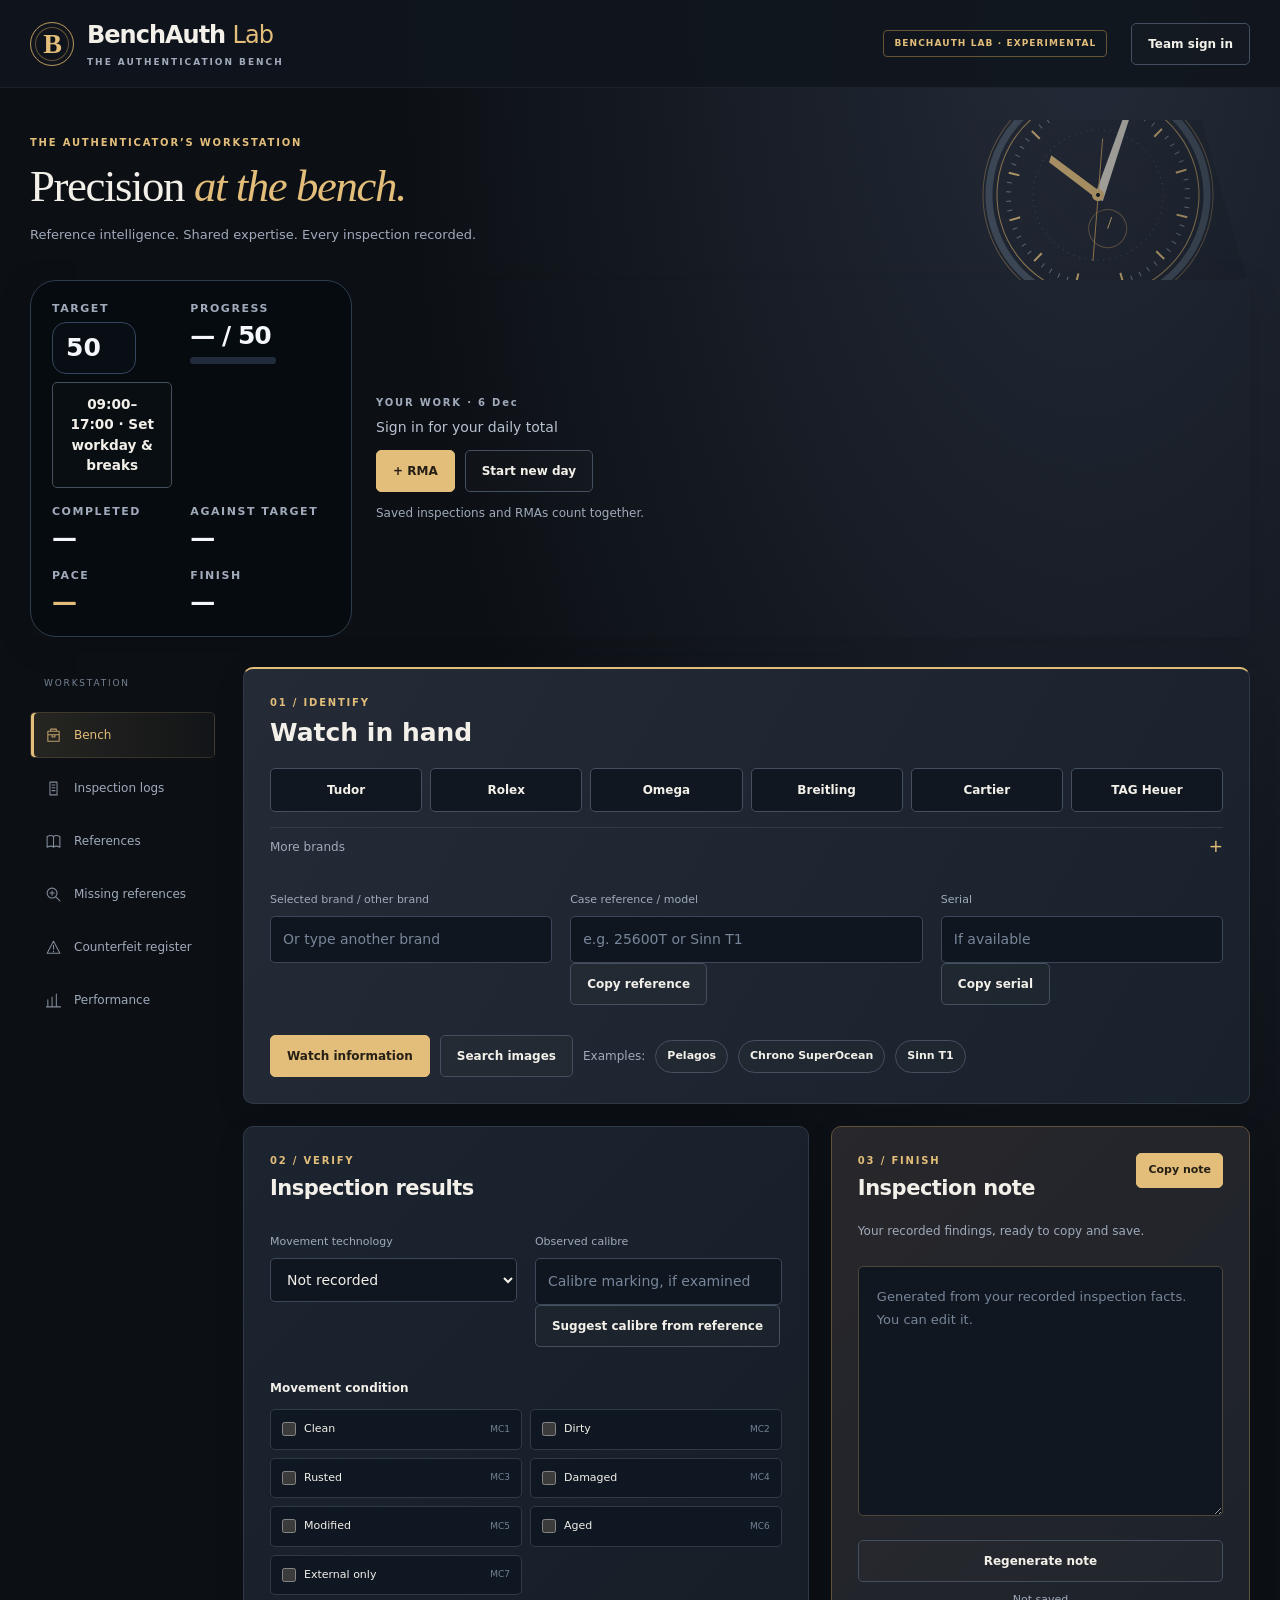
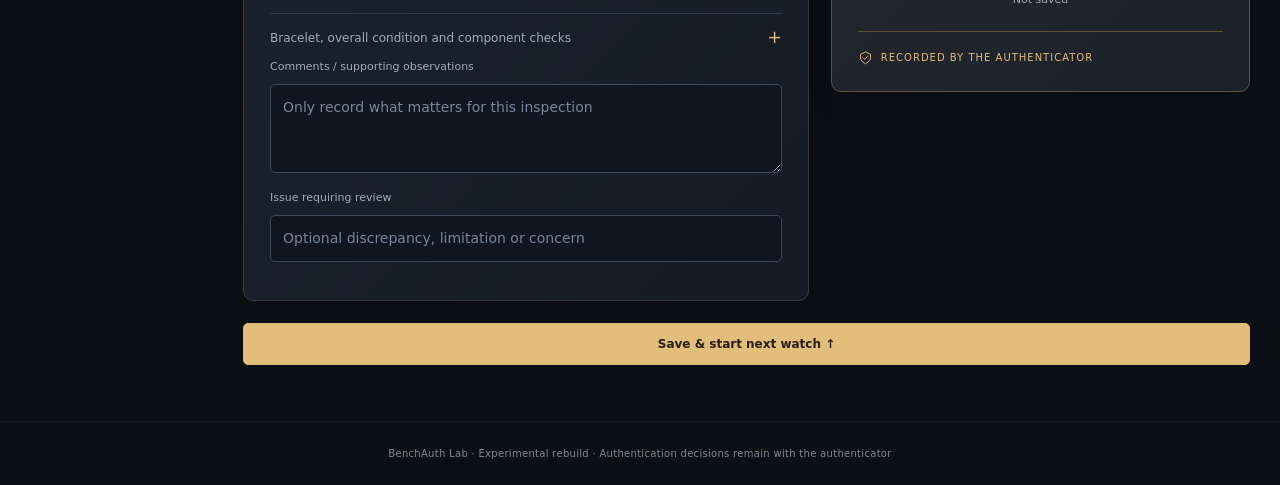
==== commit 2a8cd3be: "Show potential photographs for partial watch references" ====
--- a/index.html
+++ b/index.html
@@ -1,19 +1,19 @@
-<!doctype html><html lang="en"><head><meta charset="utf-8"><meta name="viewport" content="width=device-width,initial-scale=1"><meta name="theme-color" content="#101719"><title>BenchAuth Lab</title><link rel="stylesheet" href="styles.css?v=replica01-workday01"></head><body>
-<header><a class="brand" href="./"><span class="brand-icon">B</span><span>BenchAuth <b>Lab</b><small>THE AUTHENTICATION BENCH</small></span></a><span class="pill">BENCHAUTH LAB · EXPERIMENTAL</span><button id="accountButton" class="secondary">Team sign in</button></header>
-<main><section class="intro"><div><span class="eyebrow">THE AUTHENTICATOR’S WORKSTATION</span><h1>Precision <em>at the bench.</em></h1><p>Reference intelligence. Shared expertise. Every inspection recorded.</p></div><div class="intro-art" aria-hidden="true"><svg viewBox="0 0 240 240" fill="none" xmlns="http://www.w3.org/2000/svg"><circle cx="120" cy="120" r="115" stroke="#726149"/><circle cx="120" cy="120" r="109" stroke="#465261" stroke-width="7"/><circle cx="120" cy="120" r="101" stroke="#b3935c"/><line x1="120" y1="28" x2="120" y2="39" transform="rotate(0 120 120)" stroke="#e3bd7a" stroke-width="2"/><line x1="120" y1="28" x2="120" y2="33" transform="rotate(6 120 120)" stroke="#728093" stroke-width="1"/><line x1="120" y1="28" x2="120" y2="33" transform="rotate(12 120 120)" stroke="#728093" stroke-width="1"/><line x1="120" y1="28" x2="120" y2="33" transform="rotate(18 120 120)" stroke="#728093" stroke-width="1"/><line x1="120" y1="28" x2="120" y2="33" transform="rotate(24 120 120)" stroke="#728093" stroke-width="1"/><line x1="120" y1="28" x2="120" y2="39" transform="rotate(30 120 120)" stroke="#e3bd7a" stroke-width="2"/><line x1="120" y1="28" x2="120" y2="33" transform="rotate(36 120 120)" stroke="#728093" stroke-width="1"/><line x1="120" y1="28" x2="120" y2="33" transform="rotate(42 120 120)" stroke="#728093" stroke-width="1"/><line x1="120" y1="28" x2="120" y2="33" transform="rotate(48 120 120)" stroke="#728093" stroke-width="1"/><line x1="120" y1="28" x2="120" y2="33" transform="rotate(54 120 120)" stroke="#728093" stroke-width="1"/><line x1="120" y1="28" x2="120" y2="39" transform="rotate(60 120 120)" stroke="#e3bd7a" stroke-width="2"/><line x1="120" y1="28" x2="120" y2="33" transform="rotate(66 120 120)" stroke="#728093" stroke-width="1"/><line x1="120" y1="28" x2="120" y2="33" transform="rotate(72 120 120)" stroke="#728093" stroke-width="1"/><line x1="120" y1="28" x2="120" y2="33" transform="rotate(78 120 120)" stroke="#728093" stroke-width="1"/><line x1="120" y1="28" x2="120" y2="33" transform="rotate(84 120 120)" stroke="#728093" stroke-width="1"/><line x1="120" y1="28" x2="120" y2="39" transform="rotate(90 120 120)" stroke="#e3bd7a" stroke-width="2"/><line x1="120" y1="28" x2="120" y2="33" transform="rotate(96 120 120)" stroke="#728093" stroke-width="1"/><line x1="120" y1="28" x2="120" y2="33" transform="rotate(102 120 120)" stroke="#728093" stroke-width="1"/><line x1="120" y1="28" x2="120" y2="33" transform="rotate(108 120 120)" stroke="#728093" stroke-width="1"/><line x1="120" y1="28" x2="120" y2="33" transform="rotate(114 120 120)" stroke="#728093" stroke-width="1"/><line x1="120" y1="28" x2="120" y2="39" transform="rotate(120 120 120)" stroke="#e3bd7a" stroke-width="2"/><line x1="120" y1="28" x2="120" y2="33" transform="rotate(126 120 120)" stroke="#728093" stroke-width="1"/><line x1="120" y1="28" x2="120" y2="33" transform="rotate(132 120 120)" stroke="#728093" stroke-width="1"/><line x1="120" y1="28" x2="120" y2="33" transform="rotate(138 120 120)" stroke="#728093" stroke-width="1"/><line x1="120" y1="28" x2="120" y2="33" transform="rotate(144 120 120)" stroke="#728093" stroke-width="1"/><line x1="120" y1="28" x2="120" y2="39" transform="rotate(150 120 120)" stroke="#e3bd7a" stroke-width="2"/><line x1="120" y1="28" x2="120" y2="33" transform="rotate(156 120 120)" stroke="#728093" stroke-width="1"/><line x1="120" y1="28" x2="120" y2="33" transform="rotate(162 120 120)" stroke="#728093" stroke-width="1"/><line x1="120" y1="28" x2="120" y2="33" transform="rotate(168 120 120)" stroke="#728093" stroke-width="1"/><line x1="120" y1="28" x2="120" y2="33" transform="rotate(174 120 120)" stroke="#728093" stroke-width="1"/><line x1="120" y1="28" x2="120" y2="39" transform="rotate(180 120 120)" stroke="#e3bd7a" stroke-width="2"/><line x1="120" y1="28" x2="120" y2="33" transform="rotate(186 120 120)" stroke="#728093" stroke-width="1"/><line x1="120" y1="28" x2="120" y2="33" transform="rotate(192 120 120)" stroke="#728093" stroke-width="1"/><line x1="120" y1="28" x2="120" y2="33" transform="rotate(198 120 120)" stroke="#728093" stroke-width="1"/><line x1="120" y1="28" x2="120" y2="33" transform="rotate(204 120 120)" stroke="#728093" stroke-width="1"/><line x1="120" y1="28" x2="120" y2="39" transform="rotate(210 120 120)" stroke="#e3bd7a" stroke-width="2"/><line x1="120" y1="28" x2="120" y2="33" transform="rotate(216 120 120)" stroke="#728093" stroke-width="1"/><line x1="120" y1="28" x2="120" y2="33" transform="rotate(222 120 120)" stroke="#728093" stroke-width="1"/><line x1="120" y1="28" x2="120" y2="33" transform="rotate(228 120 120)" stroke="#728093" stroke-width="1"/><line x1="120" y1="28" x2="120" y2="33" transform="rotate(234 120 120)" stroke="#728093" stroke-width="1"/><line x1="120" y1="28" x2="120" y2="39" transform="rotate(240 120 120)" stroke="#e3bd7a" stroke-width="2"/><line x1="120" y1="28" x2="120" y2="33" transform="rotate(246 120 120)" stroke="#728093" stroke-width="1"/><line x1="120" y1="28" x2="120" y2="33" transform="rotate(252 120 120)" stroke="#728093" stroke-width="1"/><line x1="120" y1="28" x2="120" y2="33" transform="rotate(258 120 120)" stroke="#728093" stroke-width="1"/><line x1="120" y1="28" x2="120" y2="33" transform="rotate(264 120 120)" stroke="#728093" stroke-width="1"/><line x1="120" y1="28" x2="120" y2="39" transform="rotate(270 120 120)" stroke="#e3bd7a" stroke-width="2"/><line x1="120" y1="28" x2="120" y2="33" transform="rotate(276 120 120)" stroke="#728093" stroke-width="1"/><line x1="120" y1="28" x2="120" y2="33" transform="rotate(282 120 120)" stroke="#728093" stroke-width="1"/><line x1="120" y1="28" x2="120" y2="33" transform="rotate(288 120 120)" stroke="#728093" stroke-width="1"/><line x1="120" y1="28" x2="120" y2="33" transform="rotate(294 120 120)" stroke="#728093" stroke-width="1"/><line x1="120" y1="28" x2="120" y2="39" transform="rotate(300 120 120)" stroke="#e3bd7a" stroke-width="2"/><line x1="120" y1="28" x2="120" y2="33" transform="rotate(306 120 120)" stroke="#728093" stroke-width="1"/><line x1="120" y1="28" x2="120" y2="33" transform="rotate(312 120 120)" stroke="#728093" stroke-width="1"/><line x1="120" y1="28" x2="120" y2="33" transform="rotate(318 120 120)" stroke="#728093" stroke-width="1"/><line x1="120" y1="28" x2="120" y2="33" transform="rotate(324 120 120)" stroke="#728093" stroke-width="1"/><line x1="120" y1="28" x2="120" y2="39" transform="rotate(330 120 120)" stroke="#e3bd7a" stroke-width="2"/><line x1="120" y1="28" x2="120" y2="33" transform="rotate(336 120 120)" stroke="#728093" stroke-width="1"/><line x1="120" y1="28" x2="120" y2="33" transform="rotate(342 120 120)" stroke="#728093" stroke-width="1"/><line x1="120" y1="28" x2="120" y2="33" transform="rotate(348 120 120)" stroke="#728093" stroke-width="1"/><line x1="120" y1="28" x2="120" y2="33" transform="rotate(354 120 120)" stroke="#728093" stroke-width="1"/><circle cx="120" cy="120" r="65" stroke="#465261" stroke-dasharray="1 5"/><circle cx="120" cy="155" r="19" stroke="#756348"/><path d="M120 155L127 145" stroke="#e3bd7a"/><path d="M120 126L82 75L86 69L125 120Z" fill="#e3bd7a"/><path d="M115 122L169 48L174 51L123 127Z" fill="#dfd9cb"/><path d="M97 182L140 67" stroke="#c09559"/><circle cx="120" cy="120" r="6" fill="#e3bd7a"/><circle cx="120" cy="120" r="2" fill="#101720"/></svg></div></section><section class="performance" aria-label="Daily work progress"><div class="daily-card"><div class="daily-grid"><div><span class="daily-label">Target</span><button id="targetButton" class="target-value" title="Change daily target">50</button><button id="workdayButton" type="button" class="secondary">Set workday &amp; breaks</button></div><div><span class="daily-label">Progress</span><strong id="progressTitle">— / 50</strong><progress id="progress" max="100" value="0"></progress></div><div><span class="daily-label">Completed</span><strong id="completedCount">—</strong></div><div><span class="daily-label">Against target</span><strong id="againstTarget">—</strong></div><div><span class="daily-label">Pace</span><strong id="pace">—</strong></div><div><span class="daily-label">Finish</span><strong id="finishEstimate">—</strong></div></div></div><div class="daily-controls"><span class="eyebrow" id="workDayLabel">YOUR WORK TODAY</span><span id="progressMeta">Sign in for your daily total</span><div class="actions"><button id="addRma">+ RMA</button><button id="startNewDay" class="secondary">Start new day</button></div><small class="muted">Saved inspections and RMAs count together.</small></div></section>
-<div class="app-layout"><nav aria-label="Workstation"><select id="workspaceSelect" aria-label="Workstation section"><option value="bench">Bench</option><option value="inspections">Inspection logs</option><option value="references">Reference intelligence</option><option value="research">Missing references</option><option value="counterfeit">Counterfeit register</option><option value="performance">Daily performance</option></select><button data-tab="bench" class="active"><svg class="nav-icon" viewBox="0 0 24 24" fill="none" stroke="currentColor" stroke-width="1.5" stroke-linecap="round" stroke-linejoin="round" aria-hidden="true"><path d="M4 6h16v14H4z M8 6V3h8v3 M4 11h16 M10 11v3h4v-3"/></svg>Bench</button><button data-tab="inspections"><svg class="nav-icon" viewBox="0 0 24 24" fill="none" stroke="currentColor" stroke-width="1.5" stroke-linecap="round" stroke-linejoin="round" aria-hidden="true"><path d="M7 3h10v18H7z M10 7h4 M10 11h4 M10 15h4"/></svg>Inspection logs</button><button data-tab="references"><svg class="nav-icon" viewBox="0 0 24 24" fill="none" stroke="currentColor" stroke-width="1.5" stroke-linecap="round" stroke-linejoin="round" aria-hidden="true"><path d="M3 5c4-2 7-2 9 0 2-2 5-2 9 0v15c-4-2-7-2-9 0-2-2-5-2-9 0z M12 5v15"/></svg>References</button><button data-tab="research"><svg class="nav-icon" viewBox="0 0 24 24" fill="none" stroke="currentColor" stroke-width="1.5" stroke-linecap="round" stroke-linejoin="round" aria-hidden="true"><path d="M10 3a7 7 0 1 0 0 14 7 7 0 0 0 0-14 M15 15l6 6 M10 7v6 M7 10h6"/></svg>Missing references</button><button data-tab="counterfeit"><svg class="nav-icon" viewBox="0 0 24 24" fill="none" stroke="currentColor" stroke-width="1.5" stroke-linecap="round" stroke-linejoin="round" aria-hidden="true"><path d="M12 3l9 17H3z M12 9v5 M12 17v1"/></svg>Counterfeit register</button><button data-tab="performance"><svg class="nav-icon" viewBox="0 0 24 24" fill="none" stroke="currentColor" stroke-width="1.5" stroke-linecap="round" stroke-linejoin="round" aria-hidden="true"><path d="M4 20V11 M10 20V7 M16 20V3 M2 21h20"/></svg>Performance</button></nav><div class="workspace"><p id="status" role="status" aria-live="polite"></p>
-<section id="bench" class="tab"><section id="identifyPanel" class="panel"><div class="heading"><div><span class="eyebrow">01 / IDENTIFY</span><h1>Watch in hand</h1></div></div><div class="brand-picker" role="group" aria-label="Choose watch brand"><button type="button" data-brand-choice="Tudor" aria-pressed="false">Tudor</button><button type="button" data-brand-choice="Rolex" aria-pressed="false">Rolex</button><button type="button" data-brand-choice="Omega" aria-pressed="false">Omega</button><button type="button" data-brand-choice="Breitling" aria-pressed="false">Breitling</button><button type="button" data-brand-choice="Cartier" aria-pressed="false">Cartier</button><button type="button" data-brand-choice="TAG Heuer" aria-pressed="false">TAG Heuer</button></div><details id="moreBrands"><summary>More brands</summary><div id="otherBrandButtons" class="brand-picker"></div></details><div class="fields three"><label>Selected brand / other brand<input id="brand" placeholder="Or type another brand" autocomplete="off"></label><label>Case reference / model<input id="reference" placeholder="e.g. 25600T or Sinn T1" autocomplete="off"><button id="copyReference" type="button" class="secondary">Copy reference</button></label><label>Serial<input id="serial" placeholder="If available" autocomplete="off"><button id="copySerial" type="button" class="secondary">Copy serial</button></label></div><div id="rolexClasp" class="clasp-highlight" hidden></div><div id="brandCare" class="notice" hidden><strong id="brandCareTitle"></strong><div class="actions"><a id="brandCareLink" target="_blank" rel="noopener noreferrer">Open care page ↗</a><button id="copySerialCare" type="button" class="secondary">Copy serial &amp; open ↗</button></div><p id="brandCareStatus" role="status" class="muted">Paste the serial into the care page. Automatic entry is not supported.</p></div><div class="actions"><button id="lookup" aria-expanded="false" aria-controls="intelligenceContent">Watch information</button><button id="searchImages" type="button" class="secondary" aria-haspopup="dialog">Search images</button><span class="muted">Examples:</span><button class="chip sample" data-brand="Tudor" data-ref="25600T">Pelagos</button><button class="chip sample" data-brand="Breitling" data-ref="A13340">Chrono SuperOcean</button><button class="chip sample" data-brand="Sinn" data-ref="T1">Sinn T1</button></div></section>
-<div id="replicaFlags" class="notice stop" role="alert" hidden></div><section id="watchInfo" hidden><div id="safety" class="notice"></div><div id="intelligenceContent"><section class="panel"><div class="heading"><div><span id="mapping" class="eyebrow"></span><h2 id="model"></h2></div><span id="sourceBadge" class="pill"></span></div><div id="facts" class="facts"></div><div id="mappingNotes" class="muted"></div><details><summary>Reference detail and sources</summary><div id="provenance"></div></details><details><summary>Serial guidance</summary><label id="omegaSeriesField" hidden>Omega serial chart<select id="omegaSeries"><option value="auto">Automatic — based on model</option><option value="standard">Standard Omega</option><option value="speedmaster">Speedmaster</option></select></label><div id="serialGuidance"></div></details><section id="images" class="reference-photos" aria-labelledby="photographsHeading"><div class="heading"><h2 id="photographsHeading">Reference photographs</h2><span class="pill">SOURCE CHECKED</span></div><p class="muted">Compare labelled variants and source details. Unverified or unsupported categories stay empty.</p><div id="visuals"></div></section></section><div id="alerts"></div><section class="panel"><div class="heading"><h2>Team knowledge</h2><span class="pill">OBSERVATIONS · UNVERIFIED</span></div><div id="teamNotes"></div><label>Add useful information<textarea id="teamNote" rows="2" placeholder="One useful sentence for the next authenticator"></textarea></label><div class="actions"><button id="saveTeamNote" class="secondary">Save for team</button><button id="queueReference" class="secondary">Send to research queue</button><button id="registerCounterfeit" class="danger secondary">Record counterfeit concern</button></div></section></div></section>
-<section id="inspectionPanel" class="panel"><div class="heading"><div><span class="eyebrow">02 / VERIFY</span><h2>Inspection results</h2></div></div><div class="fields two"><label>Movement technology<select id="movementType"><option value="">Not recorded</option><option>Mechanical — Automatic (full rotor)</option><option>Mechanical — Automatic (micro-rotor)</option><option>Mechanical — Automatic (peripheral rotor)</option><option>Mechanical — Manual wind</option><option>Mechanical — Manual wind (fusee/chain)</option><option>Quartz — Analogue</option><option>Quartz — Digital</option><option>Quartz — Ana-digi</option><option>Quartz — Thermocompensated / HAQ</option><option>Quartz — Solar</option><option>Meca-quartz</option><option>Tuning-fork electronic</option><option>Electronic balance-wheel</option><option>Electro-mechanical</option><option>Spring Drive — Automatic</option><option>Spring Drive — Manual wind</option><option>Kinetic / Autoquartz</option><option>Hybrid connected</option><option>Smartwatch</option><option>Unknown</option><option>Other / Unclassified</option></select></label><label>Observed calibre<input id="calibre" placeholder="Calibre marking, if examined" list="calibreOptions"><datalist id="calibreOptions"></datalist><button id="suggestCalibre" type="button" class="secondary">Suggest calibre from reference</button></label></div><div id="calibreChoices" class="notice" hidden></div><div id="technologyReminder" class="notice" role="status" hidden></div><div id="movementCheck" hidden class="notice"></div><div id="batteryField" hidden><label>Battery changed<select id="battery"><option value="">Not recorded</option><option>Yes</option><option>No</option></select></label></div><h3>Movement condition</h3><div id="conditions" class="conditions"></div><details><summary>Bracelet, overall condition and component checks</summary><div class="fields two"><div id="claspHome"><label id="claspField"><span id="claspLabel">Clasp / bracelet reference</span><input id="clasp" placeholder="Optional" aria-describedby="claspHelp"><small id="claspHelp" class="muted"></small></label></div><label>Overall condition<input id="overall" placeholder="Optional"></label></div><div id="componentChecks" class="component-checks"></div></details><label>Comments / supporting observations<textarea id="comments" rows="3" placeholder="Only record what matters for this inspection"></textarea></label><label>Issue requiring review<input id="issue" placeholder="Optional discrepancy, limitation or concern"></label></section>
-<section id="finishPanel" class="panel"><div class="heading"><div><span class="eyebrow">03 / FINISH</span><h2>Inspection note</h2></div><button id="copyNote">Copy note</button></div><p class="panel-caption">Your recorded findings, ready to copy and save.</p><textarea id="note" rows="6" placeholder="Generated from your recorded inspection facts. You can edit it."></textarea><div class="actions"><button id="regenerate" class="secondary">Regenerate note</button><span id="saveState" class="muted">Not saved</span></div><div class="finish-seal"><svg viewBox="0 0 24 24" fill="none" stroke="currentColor" stroke-width="1.5" aria-hidden="true"><path d="M12 3l8 4v6c0 5-8 9-8 9s-8-4-8-9V7l8-4z"/><path d="M8 12l3 3 5-6"/></svg> RECORDED BY THE AUTHENTICATOR</div></section><div class="actions next-watch-actions"><button id="complete">Save &amp; start next watch ↑</button></div></section>
-<section id="inspections" class="tab" hidden><section class="panel"><div class="heading"><h1>Inspection logs</h1><button data-refresh="inspections" class="secondary">Refresh</button></div><label>Search brand, reference, serial or note<input id="logSearch" type="search"></label><div id="inspectionRows"></div><button id="moreInspections" class="secondary" hidden>Load older inspections</button><button id="exportLogs" class="secondary">Export loaded logs (CSV)</button></section></section>
-<section id="references" class="tab" hidden><section class="panel"><h1>Reference intelligence</h1><p class="muted">Existing WatchAuthPro research, with its original scope and sources. Imported research has not been independently reverified by BenchAuth Lab.</p><label>Search model, brand, reference or calibre<input id="referenceSearch" type="search"></label><div id="referenceRows"></div></section></section>
-<section id="research" class="tab" hidden><section class="panel"><div class="heading"><h1>Missing-reference queue</h1><button data-refresh="research" class="secondary">Refresh</button></div><p class="muted">One shared request per brand and reference. Resolved requests stay in history.</p><div class="heading"><p id="researchSummary" class="muted" aria-live="polite"></p><label><input id="showResolvedResearch" type="checkbox"> Show resolved</label></div><div class="actions"><button id="exportResearch" type="button" class="secondary">Export research queue</button><label><input id="exportResearchDetails" type="checkbox" checked> Include saved inspection details</label></div><p class="muted">Export active requests, then attach the JSON file or copy the export into our chat for research. The file contains team information; exporting does not mark requests resolved.</p><p id="exportResearchStatus" role="status" aria-live="polite"></p><div id="researchRows"></div></section></section>
-<section id="counterfeit" class="tab" hidden><section class="panel"><div class="heading"><h1>Counterfeit register</h1><button data-refresh="counterfeit" class="secondary">Refresh</button></div><p class="muted">Replica / user reported. Team-only reports and photos stay separate from genuine reference photographs. Reports and photos have separate review status. A matching reference or serial is a reason to investigate. To create a report, look up the watch on the Bench and choose Record counterfeit concern.</p><label>Search reference, serial or indicator<input id="counterfeitSearch" type="search"></label><div id="counterfeitRows"></div></section></section>
-<section id="performance" class="tab" hidden><section class="panel"><h1>Daily performance</h1><div id="performanceDetail"></div><p class="muted">Your total comes from saved work records. Days reset at midnight in London. Pace uses 09:00–17:00, breaks 10:00–10:15 and 14:00–14:15, lunch 12:30–13:00.</p><div class="actions"><button id="correction" class="secondary">Correct today's count</button><button id="performanceRefresh" class="secondary">Refresh</button></div><h3>Today's recorded work</h3><div id="todayRows"></div></section></section></div></div></main>
-<footer>BenchAuth Lab · Experimental rebuild · Authentication decisions remain with the authenticator</footer>
-<dialog id="workdayDialog" aria-labelledby="workdayTitle"><form id="workdayForm"><div class="heading"><h2 id="workdayTitle">Your workday</h2><button id="workdayClose" type="button" class="secondary">Close</button></div><label>Total goal<input id="workdayGoal" type="number" min="1" max="500" step="1" required></label><div class="fields"><label>Start<input id="workdayStart" type="time" required></label><label>Finish<input id="workdayEnd" type="time" required></label></div><h3>Breaks</h3><p class="muted">Breaks are excluded from pace and finish estimates.</p><div id="workdayBreaks"></div><button id="workdayAddBreak" type="button" class="secondary">Add break</button><p id="workdayStatus" role="status"></p><div class="actions"><button type="submit">Save workday</button></div><p class="muted">Workday times and breaks are saved for your account in this browser. Your goal updates today's shared target.</p></form></dialog><dialog id="dayResetDialog" aria-labelledby="dayResetTitle"><h2 id="dayResetTitle">Start new day</h2><p id="dayResetDescription"></p><p class="muted">Your target stays the same. Saved inspections and RMA history remain available. Unsaved watch details stay on the bench.</p><div class="actions"><button id="dayResetCancel" type="button" class="secondary">Cancel</button><button id="dayResetConfirm" type="button">Reset count &amp; start</button></div><p id="dayResetStatus" role="status"></p></dialog><dialog id="claspReminder" aria-labelledby="claspReminderTitle" aria-describedby="claspReminderText"><span class="eyebrow">Rolex check</span><h3 id="claspReminderTitle">No clasp code entered</h3><p id="claspReminderText"></p><div class="actions"><button type="button" id="claspContinue" class="secondary">Copy anyway</button><button type="button" id="claspEnter">Enter clasp code</button></div></dialog><dialog id="accountDialog"><form id="authForm"><div class="heading"><h2>Team access</h2><button type="button" id="closeAccount" class="secondary">Close</button></div><p id="accountState">Sign in to share knowledge and save inspections.</p><div id="authFields"><label>Email<input id="email" type="email" required autocomplete="username"></label><label>Password<input id="password" type="password" required minlength="8" autocomplete="current-password"></label><div class="actions"><button type="submit">Sign in</button><button type="button" id="signup" class="secondary">Create account</button></div><details><summary>Confirm an account from your email</summary><p class="muted">If the email link redirects to localhost, copy its confirmation button link here instead.</p><label>Confirmation link<input id="confirmLink" type="url" autocomplete="off"></label><button type="button" id="confirmAccount">Confirm account</button></details></div><div id="signedInFields" hidden><button type="button" id="signout" class="secondary">Sign out</button><section id="adminFields" hidden><h3>Add a team member</h3><label>Colleague's account email<input id="memberEmail" type="email"></label><button type="button" id="addMember" class="secondary">Allow team access</button><p class="muted">They can then create their own account here. No invitation email is sent.</p></section></div><p id="authStatus" role="status"></p></form></dialog>
-<dialog id="entryDialog"><form id="entryForm"><h2 id="entryTitle"></h2><p id="entryHelp"></p><label id="entryLabel">Details<textarea id="entryValue" rows="4" required maxlength="6000"></textarea></label><label id="entryEvidenceLabel" hidden>Evidence/source URL (optional)<input id="entryEvidence" type="url"></label><div class="actions"><button type="submit">Save</button><button type="button" id="entryCancel" class="secondary">Cancel</button></div><p id="entryStatus" role="status"></p></form></dialog>
-<dialog id="reviewDialog"><form id="reviewForm"><h2>Save reviewed reference intelligence</h2><p class="muted">Only record the fields supported by your sources. This creates an exact reference mapping; variant and family research needs its full identifier.</p><div class="fields two"><label>Brand<input id="reviewBrand" required></label><label>Exact reference<input id="reviewRef" required></label></div><label>Model / family<input id="reviewModel" required></label><label>Supported movement calibres (comma-separated)<input id="reviewCalibres"></label><label>Production period, if supported<input id="reviewPeriod"></label><label>Bench notes<textarea id="reviewNotes" rows="3"></textarea></label><label>Evidence / source description<input id="reviewSource" required></label><label>Source URL<input id="reviewUrl" type="url" required></label><div class="actions"><button type="submit">Save reviewed mapping</button><button type="button" id="reviewCancel" class="secondary">Cancel</button></div><p id="reviewStatus" role="status"></p></form></dialog>
-<dialog id="rmaDialog"><h2>RMA / return note</h2><p class="muted">Record inspection findings. If ticking, movement function is OK; no timekeeping assessment.</p><div id="rmaQuick" class="brand-picker"></div><label>Add your own finding<input id="rmaCustom"></label><button id="rmaAdd" class="secondary">Add finding</button><label>Return note<textarea id="rmaNote" rows="7"></textarea></label><div class="actions"><button id="rmaCopy">Copy RMA note</button><button id="rmaSave">Save RMA &amp; count once</button><button id="rmaClose" class="secondary">Close</button></div><p id="rmaStatus" role="status"></p></dialog>
-<script type="module" src="bench.js?v=research-media-20261020"></script></body></html>
+<!doctype html><html lang="en"><head><meta charset="utf-8"><meta name="viewport" content="width=device-width,initial-scale=1"><meta name="theme-color" content="#101719"><title>BenchAuth Lab</title><link rel="stylesheet" href="styles.css?v=replica01-workday01"></head><body>
+<header><a class="brand" href="./"><span class="brand-icon">B</span><span>BenchAuth <b>Lab</b><small>THE AUTHENTICATION BENCH</small></span></a><span class="pill">BENCHAUTH LAB · EXPERIMENTAL</span><button id="accountButton" class="secondary">Team sign in</button></header>
+<main><section class="intro"><div><span class="eyebrow">THE AUTHENTICATOR’S WORKSTATION</span><h1>Precision <em>at the bench.</em></h1><p>Reference intelligence. Shared expertise. Every inspection recorded.</p></div><div class="intro-art" aria-hidden="true"><svg viewBox="0 0 240 240" fill="none" xmlns="http://www.w3.org/2000/svg"><circle cx="120" cy="120" r="115" stroke="#726149"/><circle cx="120" cy="120" r="109" stroke="#465261" stroke-width="7"/><circle cx="120" cy="120" r="101" stroke="#b3935c"/><line x1="120" y1="28" x2="120" y2="39" transform="rotate(0 120 120)" stroke="#e3bd7a" stroke-width="2"/><line x1="120" y1="28" x2="120" y2="33" transform="rotate(6 120 120)" stroke="#728093" stroke-width="1"/><line x1="120" y1="28" x2="120" y2="33" transform="rotate(12 120 120)" stroke="#728093" stroke-width="1"/><line x1="120" y1="28" x2="120" y2="33" transform="rotate(18 120 120)" stroke="#728093" stroke-width="1"/><line x1="120" y1="28" x2="120" y2="33" transform="rotate(24 120 120)" stroke="#728093" stroke-width="1"/><line x1="120" y1="28" x2="120" y2="39" transform="rotate(30 120 120)" stroke="#e3bd7a" stroke-width="2"/><line x1="120" y1="28" x2="120" y2="33" transform="rotate(36 120 120)" stroke="#728093" stroke-width="1"/><line x1="120" y1="28" x2="120" y2="33" transform="rotate(42 120 120)" stroke="#728093" stroke-width="1"/><line x1="120" y1="28" x2="120" y2="33" transform="rotate(48 120 120)" stroke="#728093" stroke-width="1"/><line x1="120" y1="28" x2="120" y2="33" transform="rotate(54 120 120)" stroke="#728093" stroke-width="1"/><line x1="120" y1="28" x2="120" y2="39" transform="rotate(60 120 120)" stroke="#e3bd7a" stroke-width="2"/><line x1="120" y1="28" x2="120" y2="33" transform="rotate(66 120 120)" stroke="#728093" stroke-width="1"/><line x1="120" y1="28" x2="120" y2="33" transform="rotate(72 120 120)" stroke="#728093" stroke-width="1"/><line x1="120" y1="28" x2="120" y2="33" transform="rotate(78 120 120)" stroke="#728093" stroke-width="1"/><line x1="120" y1="28" x2="120" y2="33" transform="rotate(84 120 120)" stroke="#728093" stroke-width="1"/><line x1="120" y1="28" x2="120" y2="39" transform="rotate(90 120 120)" stroke="#e3bd7a" stroke-width="2"/><line x1="120" y1="28" x2="120" y2="33" transform="rotate(96 120 120)" stroke="#728093" stroke-width="1"/><line x1="120" y1="28" x2="120" y2="33" transform="rotate(102 120 120)" stroke="#728093" stroke-width="1"/><line x1="120" y1="28" x2="120" y2="33" transform="rotate(108 120 120)" stroke="#728093" stroke-width="1"/><line x1="120" y1="28" x2="120" y2="33" transform="rotate(114 120 120)" stroke="#728093" stroke-width="1"/><line x1="120" y1="28" x2="120" y2="39" transform="rotate(120 120 120)" stroke="#e3bd7a" stroke-width="2"/><line x1="120" y1="28" x2="120" y2="33" transform="rotate(126 120 120)" stroke="#728093" stroke-width="1"/><line x1="120" y1="28" x2="120" y2="33" transform="rotate(132 120 120)" stroke="#728093" stroke-width="1"/><line x1="120" y1="28" x2="120" y2="33" transform="rotate(138 120 120)" stroke="#728093" stroke-width="1"/><line x1="120" y1="28" x2="120" y2="33" transform="rotate(144 120 120)" stroke="#728093" stroke-width="1"/><line x1="120" y1="28" x2="120" y2="39" transform="rotate(150 120 120)" stroke="#e3bd7a" stroke-width="2"/><line x1="120" y1="28" x2="120" y2="33" transform="rotate(156 120 120)" stroke="#728093" stroke-width="1"/><line x1="120" y1="28" x2="120" y2="33" transform="rotate(162 120 120)" stroke="#728093" stroke-width="1"/><line x1="120" y1="28" x2="120" y2="33" transform="rotate(168 120 120)" stroke="#728093" stroke-width="1"/><line x1="120" y1="28" x2="120" y2="33" transform="rotate(174 120 120)" stroke="#728093" stroke-width="1"/><line x1="120" y1="28" x2="120" y2="39" transform="rotate(180 120 120)" stroke="#e3bd7a" stroke-width="2"/><line x1="120" y1="28" x2="120" y2="33" transform="rotate(186 120 120)" stroke="#728093" stroke-width="1"/><line x1="120" y1="28" x2="120" y2="33" transform="rotate(192 120 120)" stroke="#728093" stroke-width="1"/><line x1="120" y1="28" x2="120" y2="33" transform="rotate(198 120 120)" stroke="#728093" stroke-width="1"/><line x1="120" y1="28" x2="120" y2="33" transform="rotate(204 120 120)" stroke="#728093" stroke-width="1"/><line x1="120" y1="28" x2="120" y2="39" transform="rotate(210 120 120)" stroke="#e3bd7a" stroke-width="2"/><line x1="120" y1="28" x2="120" y2="33" transform="rotate(216 120 120)" stroke="#728093" stroke-width="1"/><line x1="120" y1="28" x2="120" y2="33" transform="rotate(222 120 120)" stroke="#728093" stroke-width="1"/><line x1="120" y1="28" x2="120" y2="33" transform="rotate(228 120 120)" stroke="#728093" stroke-width="1"/><line x1="120" y1="28" x2="120" y2="33" transform="rotate(234 120 120)" stroke="#728093" stroke-width="1"/><line x1="120" y1="28" x2="120" y2="39" transform="rotate(240 120 120)" stroke="#e3bd7a" stroke-width="2"/><line x1="120" y1="28" x2="120" y2="33" transform="rotate(246 120 120)" stroke="#728093" stroke-width="1"/><line x1="120" y1="28" x2="120" y2="33" transform="rotate(252 120 120)" stroke="#728093" stroke-width="1"/><line x1="120" y1="28" x2="120" y2="33" transform="rotate(258 120 120)" stroke="#728093" stroke-width="1"/><line x1="120" y1="28" x2="120" y2="33" transform="rotate(264 120 120)" stroke="#728093" stroke-width="1"/><line x1="120" y1="28" x2="120" y2="39" transform="rotate(270 120 120)" stroke="#e3bd7a" stroke-width="2"/><line x1="120" y1="28" x2="120" y2="33" transform="rotate(276 120 120)" stroke="#728093" stroke-width="1"/><line x1="120" y1="28" x2="120" y2="33" transform="rotate(282 120 120)" stroke="#728093" stroke-width="1"/><line x1="120" y1="28" x2="120" y2="33" transform="rotate(288 120 120)" stroke="#728093" stroke-width="1"/><line x1="120" y1="28" x2="120" y2="33" transform="rotate(294 120 120)" stroke="#728093" stroke-width="1"/><line x1="120" y1="28" x2="120" y2="39" transform="rotate(300 120 120)" stroke="#e3bd7a" stroke-width="2"/><line x1="120" y1="28" x2="120" y2="33" transform="rotate(306 120 120)" stroke="#728093" stroke-width="1"/><line x1="120" y1="28" x2="120" y2="33" transform="rotate(312 120 120)" stroke="#728093" stroke-width="1"/><line x1="120" y1="28" x2="120" y2="33" transform="rotate(318 120 120)" stroke="#728093" stroke-width="1"/><line x1="120" y1="28" x2="120" y2="33" transform="rotate(324 120 120)" stroke="#728093" stroke-width="1"/><line x1="120" y1="28" x2="120" y2="39" transform="rotate(330 120 120)" stroke="#e3bd7a" stroke-width="2"/><line x1="120" y1="28" x2="120" y2="33" transform="rotate(336 120 120)" stroke="#728093" stroke-width="1"/><line x1="120" y1="28" x2="120" y2="33" transform="rotate(342 120 120)" stroke="#728093" stroke-width="1"/><line x1="120" y1="28" x2="120" y2="33" transform="rotate(348 120 120)" stroke="#728093" stroke-width="1"/><line x1="120" y1="28" x2="120" y2="33" transform="rotate(354 120 120)" stroke="#728093" stroke-width="1"/><circle cx="120" cy="120" r="65" stroke="#465261" stroke-dasharray="1 5"/><circle cx="120" cy="155" r="19" stroke="#756348"/><path d="M120 155L127 145" stroke="#e3bd7a"/><path d="M120 126L82 75L86 69L125 120Z" fill="#e3bd7a"/><path d="M115 122L169 48L174 51L123 127Z" fill="#dfd9cb"/><path d="M97 182L140 67" stroke="#c09559"/><circle cx="120" cy="120" r="6" fill="#e3bd7a"/><circle cx="120" cy="120" r="2" fill="#101720"/></svg></div></section><section class="performance" aria-label="Daily work progress"><div class="daily-card"><div class="daily-grid"><div><span class="daily-label">Target</span><button id="targetButton" class="target-value" title="Change daily target">50</button><button id="workdayButton" type="button" class="secondary">Set workday &amp; breaks</button></div><div><span class="daily-label">Progress</span><strong id="progressTitle">— / 50</strong><progress id="progress" max="100" value="0"></progress></div><div><span class="daily-label">Completed</span><strong id="completedCount">—</strong></div><div><span class="daily-label">Against target</span><strong id="againstTarget">—</strong></div><div><span class="daily-label">Pace</span><strong id="pace">—</strong></div><div><span class="daily-label">Finish</span><strong id="finishEstimate">—</strong></div></div></div><div class="daily-controls"><span class="eyebrow" id="workDayLabel">YOUR WORK TODAY</span><span id="progressMeta">Sign in for your daily total</span><div class="actions"><button id="addRma">+ RMA</button><button id="startNewDay" class="secondary">Start new day</button></div><small class="muted">Saved inspections and RMAs count together.</small></div></section>
+<div class="app-layout"><nav aria-label="Workstation"><select id="workspaceSelect" aria-label="Workstation section"><option value="bench">Bench</option><option value="inspections">Inspection logs</option><option value="references">Reference intelligence</option><option value="research">Missing references</option><option value="counterfeit">Counterfeit register</option><option value="performance">Daily performance</option></select><button data-tab="bench" class="active"><svg class="nav-icon" viewBox="0 0 24 24" fill="none" stroke="currentColor" stroke-width="1.5" stroke-linecap="round" stroke-linejoin="round" aria-hidden="true"><path d="M4 6h16v14H4z M8 6V3h8v3 M4 11h16 M10 11v3h4v-3"/></svg>Bench</button><button data-tab="inspections"><svg class="nav-icon" viewBox="0 0 24 24" fill="none" stroke="currentColor" stroke-width="1.5" stroke-linecap="round" stroke-linejoin="round" aria-hidden="true"><path d="M7 3h10v18H7z M10 7h4 M10 11h4 M10 15h4"/></svg>Inspection logs</button><button data-tab="references"><svg class="nav-icon" viewBox="0 0 24 24" fill="none" stroke="currentColor" stroke-width="1.5" stroke-linecap="round" stroke-linejoin="round" aria-hidden="true"><path d="M3 5c4-2 7-2 9 0 2-2 5-2 9 0v15c-4-2-7-2-9 0-2-2-5-2-9 0z M12 5v15"/></svg>References</button><button data-tab="research"><svg class="nav-icon" viewBox="0 0 24 24" fill="none" stroke="currentColor" stroke-width="1.5" stroke-linecap="round" stroke-linejoin="round" aria-hidden="true"><path d="M10 3a7 7 0 1 0 0 14 7 7 0 0 0 0-14 M15 15l6 6 M10 7v6 M7 10h6"/></svg>Missing references</button><button data-tab="counterfeit"><svg class="nav-icon" viewBox="0 0 24 24" fill="none" stroke="currentColor" stroke-width="1.5" stroke-linecap="round" stroke-linejoin="round" aria-hidden="true"><path d="M12 3l9 17H3z M12 9v5 M12 17v1"/></svg>Counterfeit register</button><button data-tab="performance"><svg class="nav-icon" viewBox="0 0 24 24" fill="none" stroke="currentColor" stroke-width="1.5" stroke-linecap="round" stroke-linejoin="round" aria-hidden="true"><path d="M4 20V11 M10 20V7 M16 20V3 M2 21h20"/></svg>Performance</button></nav><div class="workspace"><p id="status" role="status" aria-live="polite"></p>
+<section id="bench" class="tab"><section id="identifyPanel" class="panel"><div class="heading"><div><span class="eyebrow">01 / IDENTIFY</span><h1>Watch in hand</h1></div></div><div class="brand-picker" role="group" aria-label="Choose watch brand"><button type="button" data-brand-choice="Tudor" aria-pressed="false">Tudor</button><button type="button" data-brand-choice="Rolex" aria-pressed="false">Rolex</button><button type="button" data-brand-choice="Omega" aria-pressed="false">Omega</button><button type="button" data-brand-choice="Breitling" aria-pressed="false">Breitling</button><button type="button" data-brand-choice="Cartier" aria-pressed="false">Cartier</button><button type="button" data-brand-choice="TAG Heuer" aria-pressed="false">TAG Heuer</button></div><details id="moreBrands"><summary>More brands</summary><div id="otherBrandButtons" class="brand-picker"></div></details><div class="fields three"><label>Selected brand / other brand<input id="brand" placeholder="Or type another brand" autocomplete="off"></label><label>Case reference / model<input id="reference" placeholder="e.g. 25600T or Sinn T1" autocomplete="off"><button id="copyReference" type="button" class="secondary">Copy reference</button></label><label>Serial<input id="serial" placeholder="If available" autocomplete="off"><button id="copySerial" type="button" class="secondary">Copy serial</button></label></div><div id="rolexClasp" class="clasp-highlight" hidden></div><div id="brandCare" class="notice" hidden><strong id="brandCareTitle"></strong><div class="actions"><a id="brandCareLink" target="_blank" rel="noopener noreferrer">Open care page ↗</a><button id="copySerialCare" type="button" class="secondary">Copy serial &amp; open ↗</button></div><p id="brandCareStatus" role="status" class="muted">Paste the serial into the care page. Automatic entry is not supported.</p></div><div class="actions"><button id="lookup" aria-expanded="false" aria-controls="intelligenceContent">Watch information</button><button id="searchImages" type="button" class="secondary" aria-haspopup="dialog">Search images</button><span class="muted">Examples:</span><button class="chip sample" data-brand="Tudor" data-ref="25600T">Pelagos</button><button class="chip sample" data-brand="Breitling" data-ref="A13340">Chrono SuperOcean</button><button class="chip sample" data-brand="Sinn" data-ref="T1">Sinn T1</button></div></section>
+<div id="replicaFlags" class="notice stop" role="alert" hidden></div><section id="watchInfo" hidden><div id="safety" class="notice"></div><div id="intelligenceContent"><section class="panel"><div class="heading"><div><span id="mapping" class="eyebrow"></span><h2 id="model"></h2></div><span id="sourceBadge" class="pill"></span></div><div id="facts" class="facts"></div><div id="mappingNotes" class="muted"></div><details><summary>Reference detail and sources</summary><div id="provenance"></div></details><details><summary>Serial guidance</summary><label id="omegaSeriesField" hidden>Omega serial chart<select id="omegaSeries"><option value="auto">Automatic — based on model</option><option value="standard">Standard Omega</option><option value="speedmaster">Speedmaster</option></select></label><div id="serialGuidance"></div></details><section id="images" class="reference-photos" aria-labelledby="photographsHeading"><div class="heading"><h2 id="photographsHeading">Reference photographs</h2><span class="pill">SOURCE CHECKED</span></div><p class="muted">Compare labelled variants and source details. Unverified or unsupported categories stay empty.</p><div id="visuals"></div><section id="potentialPhotos" hidden><h3>Potential images from a partial reference</h3><p id="potentialPhotoSummary" class="muted"></p><div id="potentialVisuals"></div></section></section></section><div id="alerts"></div><section class="panel"><div class="heading"><h2>Team knowledge</h2><span class="pill">OBSERVATIONS · UNVERIFIED</span></div><div id="teamNotes"></div><label>Add useful information<textarea id="teamNote" rows="2" placeholder="One useful sentence for the next authenticator"></textarea></label><div class="actions"><button id="saveTeamNote" class="secondary">Save for team</button><button id="queueReference" class="secondary">Send to research queue</button><button id="registerCounterfeit" class="danger secondary">Record counterfeit concern</button></div></section></div></section>
+<section id="inspectionPanel" class="panel"><div class="heading"><div><span class="eyebrow">02 / VERIFY</span><h2>Inspection results</h2></div></div><div class="fields two"><label>Movement technology<select id="movementType"><option value="">Not recorded</option><option>Mechanical — Automatic (full rotor)</option><option>Mechanical — Automatic (micro-rotor)</option><option>Mechanical — Automatic (peripheral rotor)</option><option>Mechanical — Manual wind</option><option>Mechanical — Manual wind (fusee/chain)</option><option>Quartz — Analogue</option><option>Quartz — Digital</option><option>Quartz — Ana-digi</option><option>Quartz — Thermocompensated / HAQ</option><option>Quartz — Solar</option><option>Meca-quartz</option><option>Tuning-fork electronic</option><option>Electronic balance-wheel</option><option>Electro-mechanical</option><option>Spring Drive — Automatic</option><option>Spring Drive — Manual wind</option><option>Kinetic / Autoquartz</option><option>Hybrid connected</option><option>Smartwatch</option><option>Unknown</option><option>Other / Unclassified</option></select></label><label>Observed calibre<input id="calibre" placeholder="Calibre marking, if examined" list="calibreOptions"><datalist id="calibreOptions"></datalist><button id="suggestCalibre" type="button" class="secondary">Suggest calibre from reference</button></label></div><div id="calibreChoices" class="notice" hidden></div><div id="technologyReminder" class="notice" role="status" hidden></div><div id="movementCheck" hidden class="notice"></div><div id="batteryField" hidden><label>Battery changed<select id="battery"><option value="">Not recorded</option><option>Yes</option><option>No</option></select></label></div><h3>Movement condition</h3><div id="conditions" class="conditions"></div><details><summary>Bracelet, overall condition and component checks</summary><div class="fields two"><div id="claspHome"><label id="claspField"><span id="claspLabel">Clasp / bracelet reference</span><input id="clasp" placeholder="Optional" aria-describedby="claspHelp"><small id="claspHelp" class="muted"></small></label></div><label>Overall condition<input id="overall" placeholder="Optional"></label></div><div id="componentChecks" class="component-checks"></div></details><label>Comments / supporting observations<textarea id="comments" rows="3" placeholder="Only record what matters for this inspection"></textarea></label><label>Issue requiring review<input id="issue" placeholder="Optional discrepancy, limitation or concern"></label></section>
+<section id="finishPanel" class="panel"><div class="heading"><div><span class="eyebrow">03 / FINISH</span><h2>Inspection note</h2></div><button id="copyNote">Copy note</button></div><p class="panel-caption">Your recorded findings, ready to copy and save.</p><textarea id="note" rows="6" placeholder="Generated from your recorded inspection facts. You can edit it."></textarea><div class="actions"><button id="regenerate" class="secondary">Regenerate note</button><span id="saveState" class="muted">Not saved</span></div><div class="finish-seal"><svg viewBox="0 0 24 24" fill="none" stroke="currentColor" stroke-width="1.5" aria-hidden="true"><path d="M12 3l8 4v6c0 5-8 9-8 9s-8-4-8-9V7l8-4z"/><path d="M8 12l3 3 5-6"/></svg> RECORDED BY THE AUTHENTICATOR</div></section><div class="actions next-watch-actions"><button id="complete">Save &amp; start next watch ↑</button></div></section>
+<section id="inspections" class="tab" hidden><section class="panel"><div class="heading"><h1>Inspection logs</h1><button data-refresh="inspections" class="secondary">Refresh</button></div><label>Search brand, reference, serial or note<input id="logSearch" type="search"></label><div id="inspectionRows"></div><button id="moreInspections" class="secondary" hidden>Load older inspections</button><button id="exportLogs" class="secondary">Export loaded logs (CSV)</button></section></section>
+<section id="references" class="tab" hidden><section class="panel"><h1>Reference intelligence</h1><p class="muted">Existing WatchAuthPro research, with its original scope and sources. Imported research has not been independently reverified by BenchAuth Lab.</p><label>Search model, brand, reference or calibre<input id="referenceSearch" type="search"></label><div id="referenceRows"></div></section></section>
+<section id="research" class="tab" hidden><section class="panel"><div class="heading"><h1>Missing-reference queue</h1><button data-refresh="research" class="secondary">Refresh</button></div><p class="muted">One shared request per brand and reference. Resolved requests stay in history.</p><div class="heading"><p id="researchSummary" class="muted" aria-live="polite"></p><label><input id="showResolvedResearch" type="checkbox"> Show resolved</label></div><div class="actions"><button id="exportResearch" type="button" class="secondary">Export research queue</button><label><input id="exportResearchDetails" type="checkbox" checked> Include saved inspection details</label></div><p class="muted">Export active requests, then attach the JSON file or copy the export into our chat for research. The file contains team information; exporting does not mark requests resolved.</p><p id="exportResearchStatus" role="status" aria-live="polite"></p><div id="researchRows"></div></section></section>
+<section id="counterfeit" class="tab" hidden><section class="panel"><div class="heading"><h1>Counterfeit register</h1><button data-refresh="counterfeit" class="secondary">Refresh</button></div><p class="muted">Replica / user reported. Team-only reports and photos stay separate from genuine reference photographs. Reports and photos have separate review status. A matching reference or serial is a reason to investigate. To create a report, look up the watch on the Bench and choose Record counterfeit concern.</p><label>Search reference, serial or indicator<input id="counterfeitSearch" type="search"></label><div id="counterfeitRows"></div></section></section>
+<section id="performance" class="tab" hidden><section class="panel"><h1>Daily performance</h1><div id="performanceDetail"></div><p class="muted">Your total comes from saved work records. Days reset at midnight in London. Pace uses 09:00–17:00, breaks 10:00–10:15 and 14:00–14:15, lunch 12:30–13:00.</p><div class="actions"><button id="correction" class="secondary">Correct today's count</button><button id="performanceRefresh" class="secondary">Refresh</button></div><h3>Today's recorded work</h3><div id="todayRows"></div></section></section></div></div></main>
+<footer>BenchAuth Lab · Experimental rebuild · Authentication decisions remain with the authenticator</footer>
+<dialog id="workdayDialog" aria-labelledby="workdayTitle"><form id="workdayForm"><div class="heading"><h2 id="workdayTitle">Your workday</h2><button id="workdayClose" type="button" class="secondary">Close</button></div><label>Total goal<input id="workdayGoal" type="number" min="1" max="500" step="1" required></label><div class="fields"><label>Start<input id="workdayStart" type="time" required></label><label>Finish<input id="workdayEnd" type="time" required></label></div><h3>Breaks</h3><p class="muted">Breaks are excluded from pace and finish estimates.</p><div id="workdayBreaks"></div><button id="workdayAddBreak" type="button" class="secondary">Add break</button><p id="workdayStatus" role="status"></p><div class="actions"><button type="submit">Save workday</button></div><p class="muted">Workday times and breaks are saved for your account in this browser. Your goal updates today's shared target.</p></form></dialog><dialog id="dayResetDialog" aria-labelledby="dayResetTitle"><h2 id="dayResetTitle">Start new day</h2><p id="dayResetDescription"></p><p class="muted">Your target stays the same. Saved inspections and RMA history remain available. Unsaved watch details stay on the bench.</p><div class="actions"><button id="dayResetCancel" type="button" class="secondary">Cancel</button><button id="dayResetConfirm" type="button">Reset count &amp; start</button></div><p id="dayResetStatus" role="status"></p></dialog><dialog id="claspReminder" aria-labelledby="claspReminderTitle" aria-describedby="claspReminderText"><span class="eyebrow">Rolex check</span><h3 id="claspReminderTitle">No clasp code entered</h3><p id="claspReminderText"></p><div class="actions"><button type="button" id="claspContinue" class="secondary">Copy anyway</button><button type="button" id="claspEnter">Enter clasp code</button></div></dialog><dialog id="accountDialog"><form id="authForm"><div class="heading"><h2>Team access</h2><button type="button" id="closeAccount" class="secondary">Close</button></div><p id="accountState">Sign in to share knowledge and save inspections.</p><div id="authFields"><label>Email<input id="email" type="email" required autocomplete="username"></label><label>Password<input id="password" type="password" required minlength="8" autocomplete="current-password"></label><div class="actions"><button type="submit">Sign in</button><button type="button" id="signup" class="secondary">Create account</button></div><details><summary>Confirm an account from your email</summary><p class="muted">If the email link redirects to localhost, copy its confirmation button link here instead.</p><label>Confirmation link<input id="confirmLink" type="url" autocomplete="off"></label><button type="button" id="confirmAccount">Confirm account</button></details></div><div id="signedInFields" hidden><button type="button" id="signout" class="secondary">Sign out</button><section id="adminFields" hidden><h3>Add a team member</h3><label>Colleague's account email<input id="memberEmail" type="email"></label><button type="button" id="addMember" class="secondary">Allow team access</button><p class="muted">They can then create their own account here. No invitation email is sent.</p></section></div><p id="authStatus" role="status"></p></form></dialog>
+<dialog id="entryDialog"><form id="entryForm"><h2 id="entryTitle"></h2><p id="entryHelp"></p><label id="entryLabel">Details<textarea id="entryValue" rows="4" required maxlength="6000"></textarea></label><label id="entryEvidenceLabel" hidden>Evidence/source URL (optional)<input id="entryEvidence" type="url"></label><div class="actions"><button type="submit">Save</button><button type="button" id="entryCancel" class="secondary">Cancel</button></div><p id="entryStatus" role="status"></p></form></dialog>
+<dialog id="reviewDialog"><form id="reviewForm"><h2>Save reviewed reference intelligence</h2><p class="muted">Only record the fields supported by your sources. This creates an exact reference mapping; variant and family research needs its full identifier.</p><div class="fields two"><label>Brand<input id="reviewBrand" required></label><label>Exact reference<input id="reviewRef" required></label></div><label>Model / family<input id="reviewModel" required></label><label>Supported movement calibres (comma-separated)<input id="reviewCalibres"></label><label>Production period, if supported<input id="reviewPeriod"></label><label>Bench notes<textarea id="reviewNotes" rows="3"></textarea></label><label>Evidence / source description<input id="reviewSource" required></label><label>Source URL<input id="reviewUrl" type="url" required></label><div class="actions"><button type="submit">Save reviewed mapping</button><button type="button" id="reviewCancel" class="secondary">Cancel</button></div><p id="reviewStatus" role="status"></p></form></dialog>
+<dialog id="rmaDialog"><h2>RMA / return note</h2><p class="muted">Record inspection findings. If ticking, movement function is OK; no timekeeping assessment.</p><div id="rmaQuick" class="brand-picker"></div><label>Add your own finding<input id="rmaCustom"></label><button id="rmaAdd" class="secondary">Add finding</button><label>Return note<textarea id="rmaNote" rows="7"></textarea></label><div class="actions"><button id="rmaCopy">Copy RMA note</button><button id="rmaSave">Save RMA &amp; count once</button><button id="rmaClose" class="secondary">Close</button></div><p id="rmaStatus" role="status"></p></dialog>
+<script type="module" src="bench.js?v=partial01"></script></body></html>
